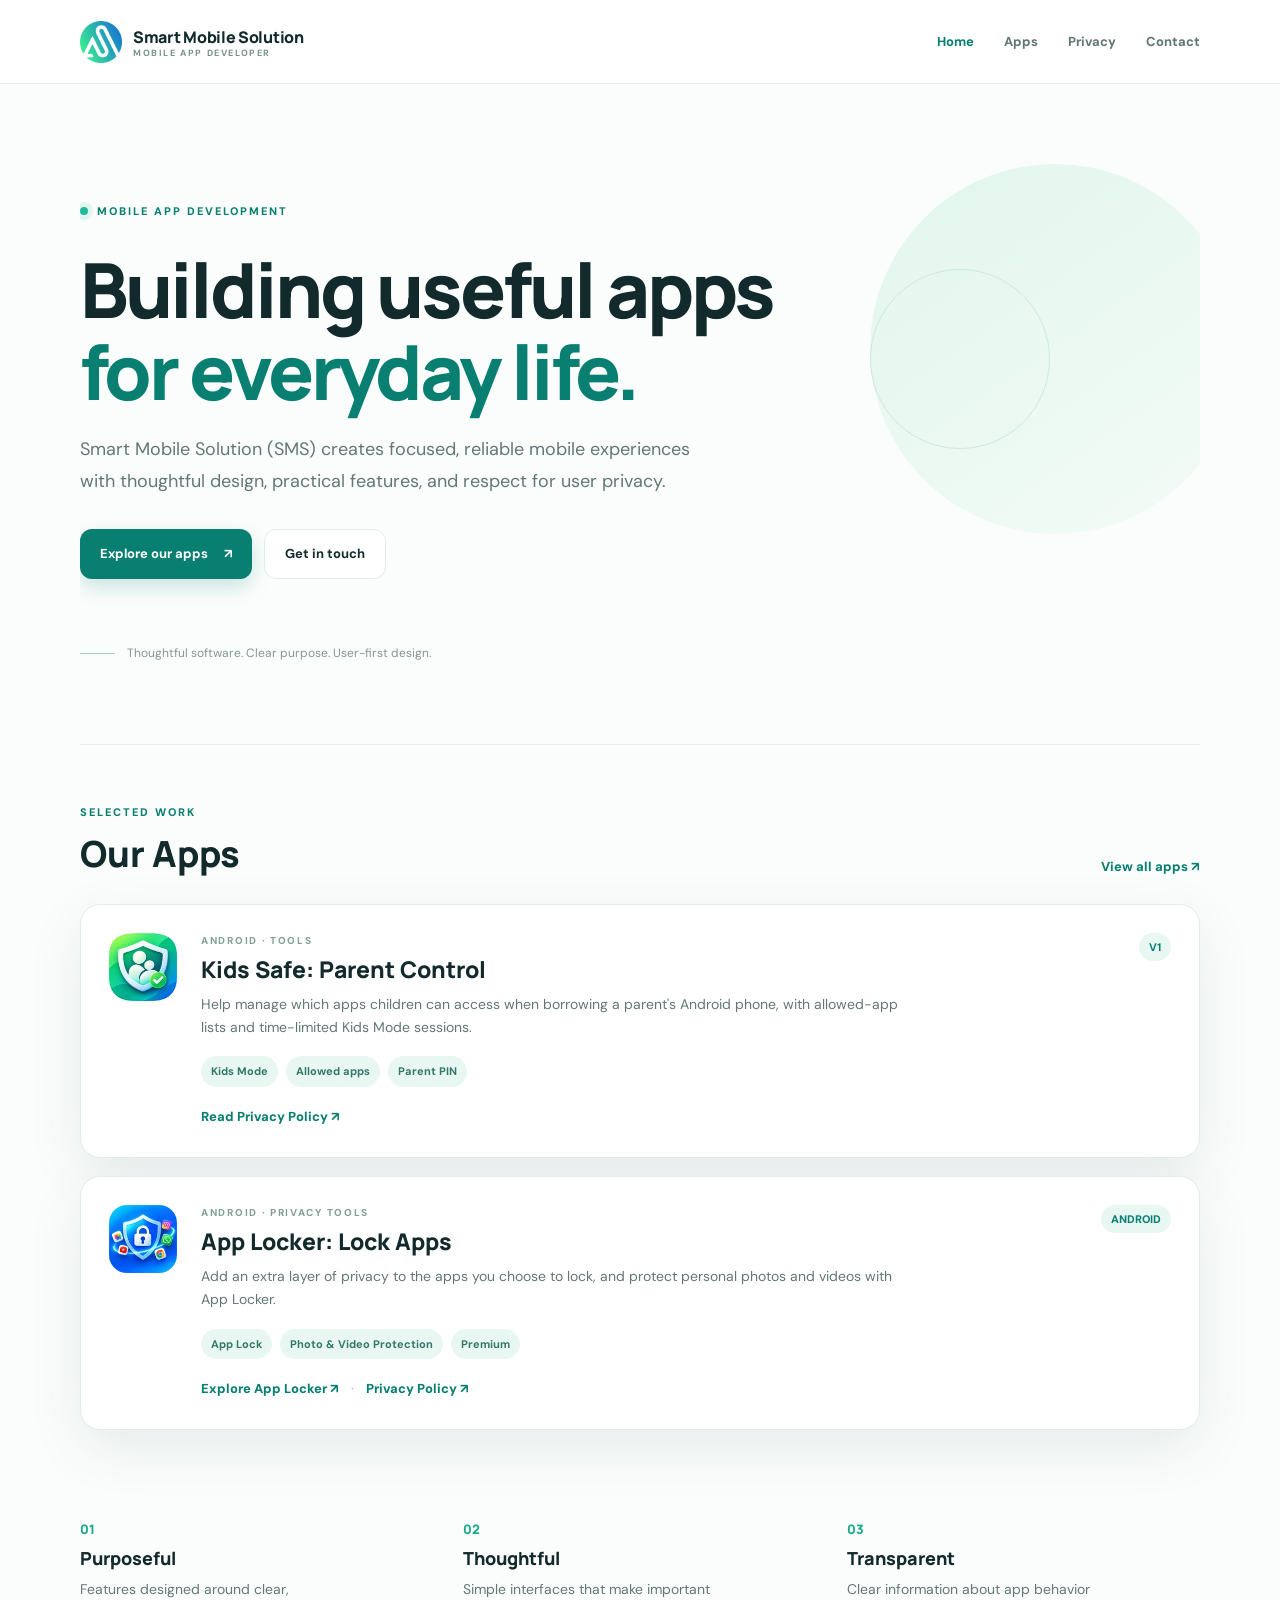
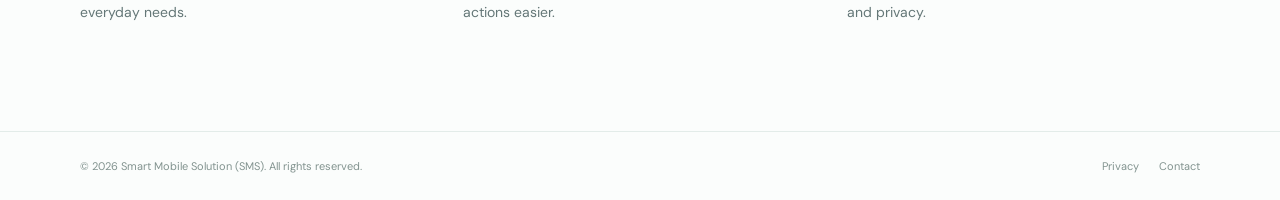
==== index.html @ 4a7aa3f9 "Add App Locker website pages and app directory links" ====
<!doctype html>
<html lang="en">
<head>
  <meta charset="utf-8">
  <meta name="viewport" content="width=device-width, initial-scale=1">
  <meta name="description" content="Smart Mobile Solution (SMS) builds thoughtful, useful mobile apps for everyday life.">
  <meta name="theme-color" content="#087f70">
  <title>Smart Mobile Solution (SMS) — Mobile App Developer</title><link rel="icon" type="image/png" href="assets/images/company-logo.png">
  <link rel="stylesheet" href="assets/css/styles.css">
</head>
<body>
<header class="site-header">
  <a class="brand" href="./"><img class="brand-logo" src="assets/images/company-logo.png" alt="Smart Mobile Solution logo"><span>Smart Mobile Solution<span class="brand-sub">MOBILE APP DEVELOPER</span></span></a>
  <nav><a class="active" href="./">Home</a><a href="apps/">Apps</a><a href="privacy/">Privacy</a><a href="contact/">Contact</a></nav>
</header>
<main>
  <section class="hero container">
    <div class="eyebrow"><span class="dot"></span> MOBILE APP DEVELOPMENT</div>
    <h1>Building useful apps<br><span>for everyday life.</span></h1>
    <p class="lead">Smart Mobile Solution (SMS) creates focused, reliable mobile experiences with thoughtful design, practical features, and respect for user privacy.</p>
    <div class="actions"><a class="button primary" href="apps/">Explore our apps <span>↗</span></a><a class="button secondary" href="contact/">Get in touch</a></div>
    <div class="hero-note"><span class="line"></span> Thoughtful software. Clear purpose. User-first design.</div>
    <div class="orb orb-one"></div><div class="orb orb-two"></div>
  </section>
  <section class="container section">
    <div class="section-heading"><div><div class="eyebrow">SELECTED WORK</div><h2>Our Apps</h2></div><a class="text-link" href="apps/">View all apps ↗</a></div>
    <article class="app-card">
      <img class="app-icon" src="assets/images/kids-safe-icon.svg" alt="Kids Safe: Parent Control app icon">
      <div class="app-info"><div class="app-kicker">ANDROID · TOOLS</div><h3>Kids Safe: Parent Control</h3>
        <p>Help manage which apps children can access when borrowing a parent's Android phone, with allowed-app lists and time-limited Kids Mode sessions.</p>
        <div class="tag-row"><span>Kids Mode</span><span>Allowed apps</span><span>Parent PIN</span></div>
        <a class="text-link" href="privacy/kids-safe/">Read Privacy Policy ↗</a>
      </div>
      <div class="app-status">V1</div>
    </article>
    <article class="app-card app-card-secondary">
      <img class="app-icon" src="assets/images/app-locker-icon.webp" alt="App Locker: Lock Apps app icon">
      <div class="app-info">
        <div class="app-kicker">ANDROID · PRIVACY TOOLS</div>
        <h3>App Locker: Lock Apps</h3>
        <p>Add an extra layer of privacy to the apps you choose to lock, and protect personal photos and videos with App Locker.</p>
        <div class="tag-row"><span>App Lock</span><span>Photo &amp; Video Protection</span><span>Premium</span></div>
        <a class="text-link" href="apps/app-locker/">Explore App Locker ↗</a>
        <span class="app-link-divider">·</span>
        <a class="text-link" href="privacy/app-locker/">Privacy Policy ↗</a>
      </div>
      <div class="app-status">ANDROID</div>
    </article>
  </section>
  <section class="container values">
    <div><div class="value-number">01</div><h3>Purposeful</h3><p>Features designed around clear, everyday needs.</p></div>
    <div><div class="value-number">02</div><h3>Thoughtful</h3><p>Simple interfaces that make important actions easier.</p></div>
    <div><div class="value-number">03</div><h3>Transparent</h3><p>Clear information about app behavior and privacy.</p></div>
  </section>
</main>
<footer class="site-footer"><div>© <span data-year></span> Smart Mobile Solution (SMS). All rights reserved.</div><div><a href="privacy/">Privacy</a><a href="contact/">Contact</a></div></footer>
<script src="assets/js/site.js"></script>
</body></html>
---- assets/css/styles.css ----
@import url('https://fonts.googleapis.com/css2?family=DM+Sans:wght@400;500;600;700&family=Manrope:wght@400;500;600;700;800&display=swap');
:root{--ink:#122a2b;--muted:#647777;--green:#087f70;--teal:#12a995;--mint:#e9f7f2;--line:#e3ece9;--paper:#fbfdfc;--white:#fff;--shadow:0 18px 55px rgba(13,70,62,.09)}
*{box-sizing:border-box}html{scroll-behavior:smooth}body{margin:0;background:var(--paper);color:var(--ink);font-family:'DM Sans',sans-serif;line-height:1.65}a{color:inherit;text-decoration:none}.container{width:min(1120px,calc(100% - 48px));margin:auto}.site-header{height:84px;padding:0 max(24px,calc((100vw - 1120px)/2));display:flex;align-items:center;justify-content:space-between;border-bottom:1px solid var(--line);background:rgba(255,255,255,.88);backdrop-filter:blur(12px);position:sticky;top:0;z-index:10}.brand{display:flex;gap:11px;align-items:center;font-family:Manrope,sans-serif;font-weight:800;letter-spacing:-.3px}.brand-logo{width:42px;height:42px;flex:none;object-fit:contain;display:block}.brand-sub{display:block;font:700 9px 'DM Sans',sans-serif;letter-spacing:1.6px;color:#77918b;margin-top:-3px}.site-header nav{display:flex;gap:30px;font-size:13px;font-weight:700;color:#617572}.site-header nav a:hover,.site-header nav a.active{color:var(--green)}.hero{min-height:580px;padding-top:118px;padding-bottom:80px;position:relative;overflow:hidden}.eyebrow{font-size:11px;letter-spacing:2px;font-weight:800;color:var(--green);display:flex;align-items:center;gap:9px}.dot{width:8px;height:8px;background:#20b99e;border-radius:50%;box-shadow:0 0 0 5px #e2f6ef}.hero h1,.page-title{font:800 clamp(44px,6vw,76px)/1.08 Manrope,sans-serif;letter-spacing:-3px;margin:28px 0 22px}.hero h1 span{color:var(--green)}.lead{font-size:18px;line-height:1.75;color:var(--muted);max-width:610px}.actions{display:flex;gap:12px;margin-top:32px}.button{padding:13px 20px;border-radius:12px;font-weight:700;font-size:13px;display:inline-flex;align-items:center;gap:16px}.primary{background:var(--green);color:white;box-shadow:0 8px 20px rgba(8,127,112,.2)}.primary:hover{background:#066d61}.secondary{border:1px solid var(--line);background:white}.hero-note{margin-top:65px;color:#849692;font-size:12px;display:flex;align-items:center;gap:12px}.line{width:35px;height:1px;background:#9bcfc0}.orb{position:absolute;border-radius:50%;pointer-events:none}.orb-one{width:370px;height:370px;background:linear-gradient(145deg,#e1f6ed,#f4fbf7);right:-40px;top:80px;z-index:-1}.orb-two{width:180px;height:180px;border:1px solid #cce9df;right:150px;top:185px}.section{padding:58px 0 70px;border-top:1px solid var(--line)}.section-heading{display:flex;justify-content:space-between;align-items:end;margin-bottom:26px}.section-heading h2{font:800 36px Manrope;margin:8px 0 0}.text-link{color:var(--green);font-size:13px;font-weight:800}.app-card{background:white;border:1px solid var(--line);border-radius:20px;padding:28px;display:flex;gap:24px;align-items:flex-start;box-shadow:var(--shadow);position:relative}.app-icon{width:68px;height:68px;flex:none;border-radius:19px;background:linear-gradient(145deg,#078b75,#36c68f);display:grid;place-items:center;color:white;font:800 30px Manrope;position:relative}.app-icon{object-fit:cover;display:block;border-radius:18px;background:transparent}.app-info{max-width:720px}.app-kicker{font-size:10px;letter-spacing:1.7px;font-weight:800;color:#83a099}.app-info h3,.app-info h2{font:800 23px Manrope;margin:4px 0 8px}.app-info p,.values p{color:var(--muted);font-size:14px;margin:0 0 17px}.tag-row{display:flex;gap:8px;flex-wrap:wrap;margin:16px 0}.tag-row span{font-size:11px;font-weight:700;color:#31786b;background:var(--mint);border-radius:20px;padding:6px 10px}.app-status{margin-left:auto;background:#e8f7f1;color:var(--green);font-size:11px;font-weight:800;padding:5px 10px;border-radius:20px}.values{display:grid;grid-template-columns:repeat(3,1fr);gap:30px;padding:20px 0 90px}.value-number{color:#19a88f;font:800 13px Manrope}.values h3{font:800 18px Manrope;margin:8px 0}.values p{max-width:260px}.site-footer{border-top:1px solid var(--line);padding:25px max(24px,calc((100vw - 1120px)/2));display:flex;justify-content:space-between;color:#82938f;font-size:11px}.site-footer div:last-child{display:flex;gap:20px}.page-main{padding-top:90px;padding-bottom:110px;min-height:70vh}.page-title{font-size:clamp(42px,5vw,62px);margin:18px 0}.narrow{max-width:660px}.standalone{margin-top:48px}.notice{background:#eff8f4;border:1px solid #d8eee5;border-radius:14px;padding:18px 20px;margin-top:32px;color:#42655e;font-size:13px}.notice p{margin:5px 0 0}.notice.warning{background:#fff9e9;border-color:#f2e5bd;color:#6c5b2d}.policy{max-width:850px;padding-top:70px;padding-bottom:90px}.policy .page-title{font-size:54px}.policy-meta{font-size:12px;color:#8a9b96}.language-switch{display:flex;gap:8px;margin:25px 0 30px}.language-switch a,.language-switch span{padding:8px 14px;border:1px solid var(--line);border-radius:30px;font-size:12px;font-weight:700}.language-switch .selected{background:var(--green);color:white;border-color:var(--green)}.policy>p,.policy li{font-size:14px;color:#526763;line-height:1.85}.policy h2{font:800 20px Manrope;margin:34px 0 8px;color:var(--ink)}.policy ul{padding-left:22px}.policy li{padding:4px 0}.policy a{color:var(--green);text-decoration:underline;text-underline-offset:3px}.policy-end{border-top:1px solid var(--line);margin-top:45px;padding-top:20px;color:#8a9b96;font-size:11px}.contact-card{margin-top:42px;padding:30px;border-radius:18px;background:white;border:1px solid var(--line);max-width:560px;box-shadow:var(--shadow)}.contact-card h2{font:800 24px Manrope}.contact-card p{color:var(--muted);font-size:13px;margin-bottom:24px}
@media(max-width:700px){.site-header{height:auto;min-height:76px;padding:14px 20px;align-items:flex-start;gap:14px;flex-direction:column}.site-header nav{width:100%;gap:20px;overflow-x:auto;padding-bottom:3px}.container{width:calc(100% - 40px)}.hero{padding-top:78px;min-height:540px}.hero h1{letter-spacing:-2px}.lead{font-size:16px}.orb-one{width:230px;height:230px;right:-100px;top:170px}.orb-two{right:5px;top:220px}.section-heading{align-items:flex-start;gap:20px}.app-card{padding:20px;gap:15px}.app-icon{width:52px;height:52px;border-radius:15px}.app-info h3,.app-info h2{font-size:19px}.app-status{position:absolute;right:16px;top:16px}.values{grid-template-columns:1fr;gap:12px;padding-bottom:55px}.values>div{border-bottom:1px solid var(--line);padding:14px 0}.site-footer{padding:22px 20px;gap:15px;flex-direction:column}.page-main{padding-top:65px}.policy{padding-top:50px}.policy .page-title{font-size:42px}.actions{flex-wrap:wrap}}


/* App Locker and multi-app directory */
.app-card + .app-card{margin-top:18px}
.app-card-secondary{margin-top:18px}
.app-link-divider{display:inline-block;color:#9aaba6;margin:0 8px;font-size:13px}
.privacy-list{display:grid;gap:18px;margin-top:44px}
.privacy-list .app-card{margin:0}
.product-hero{display:grid;grid-template-columns:minmax(0,1.15fr) minmax(280px,.85fr);align-items:center;gap:56px;padding-top:88px;padding-bottom:82px}
.product-title{font:800 clamp(46px,6vw,72px)/1.04 Manrope,sans-serif;letter-spacing:-3px;margin:25px 0 20px}
.product-title span,.premium-copy h2 span{color:var(--green)}
.product-hero-copy .lead{max-width:580px}
.product-tags{margin-top:28px}
.product-hero-art{aspect-ratio:1/1;width:100%;max-width:420px;justify-self:end;border:1px solid #dcece5;border-radius:34px;background:linear-gradient(145deg,#e9f7f2,#fff 55%,#e8f4ff);display:grid;place-items:center;position:relative;overflow:hidden;box-shadow:var(--shadow)}
.product-hero-art:before,.product-hero-art:after{content:"";position:absolute;border:1px solid rgba(18,169,149,.18);border-radius:50%;width:78%;aspect-ratio:1}
.product-hero-art:after{width:58%}
.product-hero-art img{width:66%;height:auto;aspect-ratio:1;object-fit:cover;border-radius:24%;position:relative;z-index:1;box-shadow:0 24px 55px rgba(4,73,190,.22)}
.product-glow{position:absolute;width:70%;aspect-ratio:1;background:radial-gradient(circle,rgba(18,169,149,.2),transparent 68%);z-index:0}
.product-section{padding:30px 0 78px;border-top:1px solid var(--line)}
.product-section .section-heading{margin-bottom:30px}
.product-section .section-heading h2{max-width:580px}
.feature-grid{display:grid;grid-template-columns:repeat(3,minmax(0,1fr));gap:18px}
.feature-card{background:#fff;border:1px solid var(--line);border-radius:18px;padding:26px;box-shadow:0 10px 32px rgba(13,70,62,.045)}
.feature-number{font:800 12px Manrope,sans-serif;color:#12a995;letter-spacing:1px}
.feature-card h3{font:800 19px/1.35 Manrope,sans-serif;margin:18px 0 10px}
.feature-card p{color:var(--muted);font-size:14px;margin:0}
.product-premium{display:grid;grid-template-columns:1fr 1fr;gap:40px;align-items:center;padding:40px;border-radius:24px;background:linear-gradient(125deg,#eaf8f2,#f6fbf9);border:1px solid #dcece5;margin-bottom:78px}
.premium-copy h2{font:800 clamp(32px,4vw,46px)/1.12 Manrope,sans-serif;letter-spacing:-1.5px;margin:14px 0}
.premium-copy p{color:var(--muted);font-size:14px;margin:0;max-width:400px}
.premium-benefits{display:grid;gap:12px}
.premium-benefits>div{display:flex;align-items:center;gap:12px;background:rgba(255,255,255,.82);border:1px solid rgba(220,236,229,.9);border-radius:13px;padding:15px 17px;font-size:14px;font-weight:700}
.benefit-check{display:grid;place-items:center;width:23px;height:23px;border-radius:50%;background:#dff4eb;color:#087f70;font-weight:800;flex:none}
.product-footer-cta{display:flex;justify-content:space-between;align-items:center;gap:30px;padding-bottom:88px}
.product-footer-cta h2{font:800 28px Manrope,sans-serif;margin:8px 0}
.product-footer-cta p{color:var(--muted);font-size:14px;max-width:560px;margin:0}
.product-footer-cta .actions{margin-top:0;flex-wrap:wrap;justify-content:flex-end}
@media(max-width:760px){
  .product-hero{grid-template-columns:1fr;gap:34px;padding-top:62px;padding-bottom:55px}
  .product-hero-art{max-width:320px;justify-self:center;grid-row:1}
  .product-hero-copy{grid-row:2}
  .product-title{letter-spacing:-2px}
  .feature-grid{grid-template-columns:1fr}
  .feature-card{padding:22px}
  .product-premium{grid-template-columns:1fr;padding:25px;margin-bottom:58px;gap:24px}
  .product-footer-cta{align-items:flex-start;flex-direction:column;padding-bottom:62px}
  .product-footer-cta .actions{justify-content:flex-start}
}
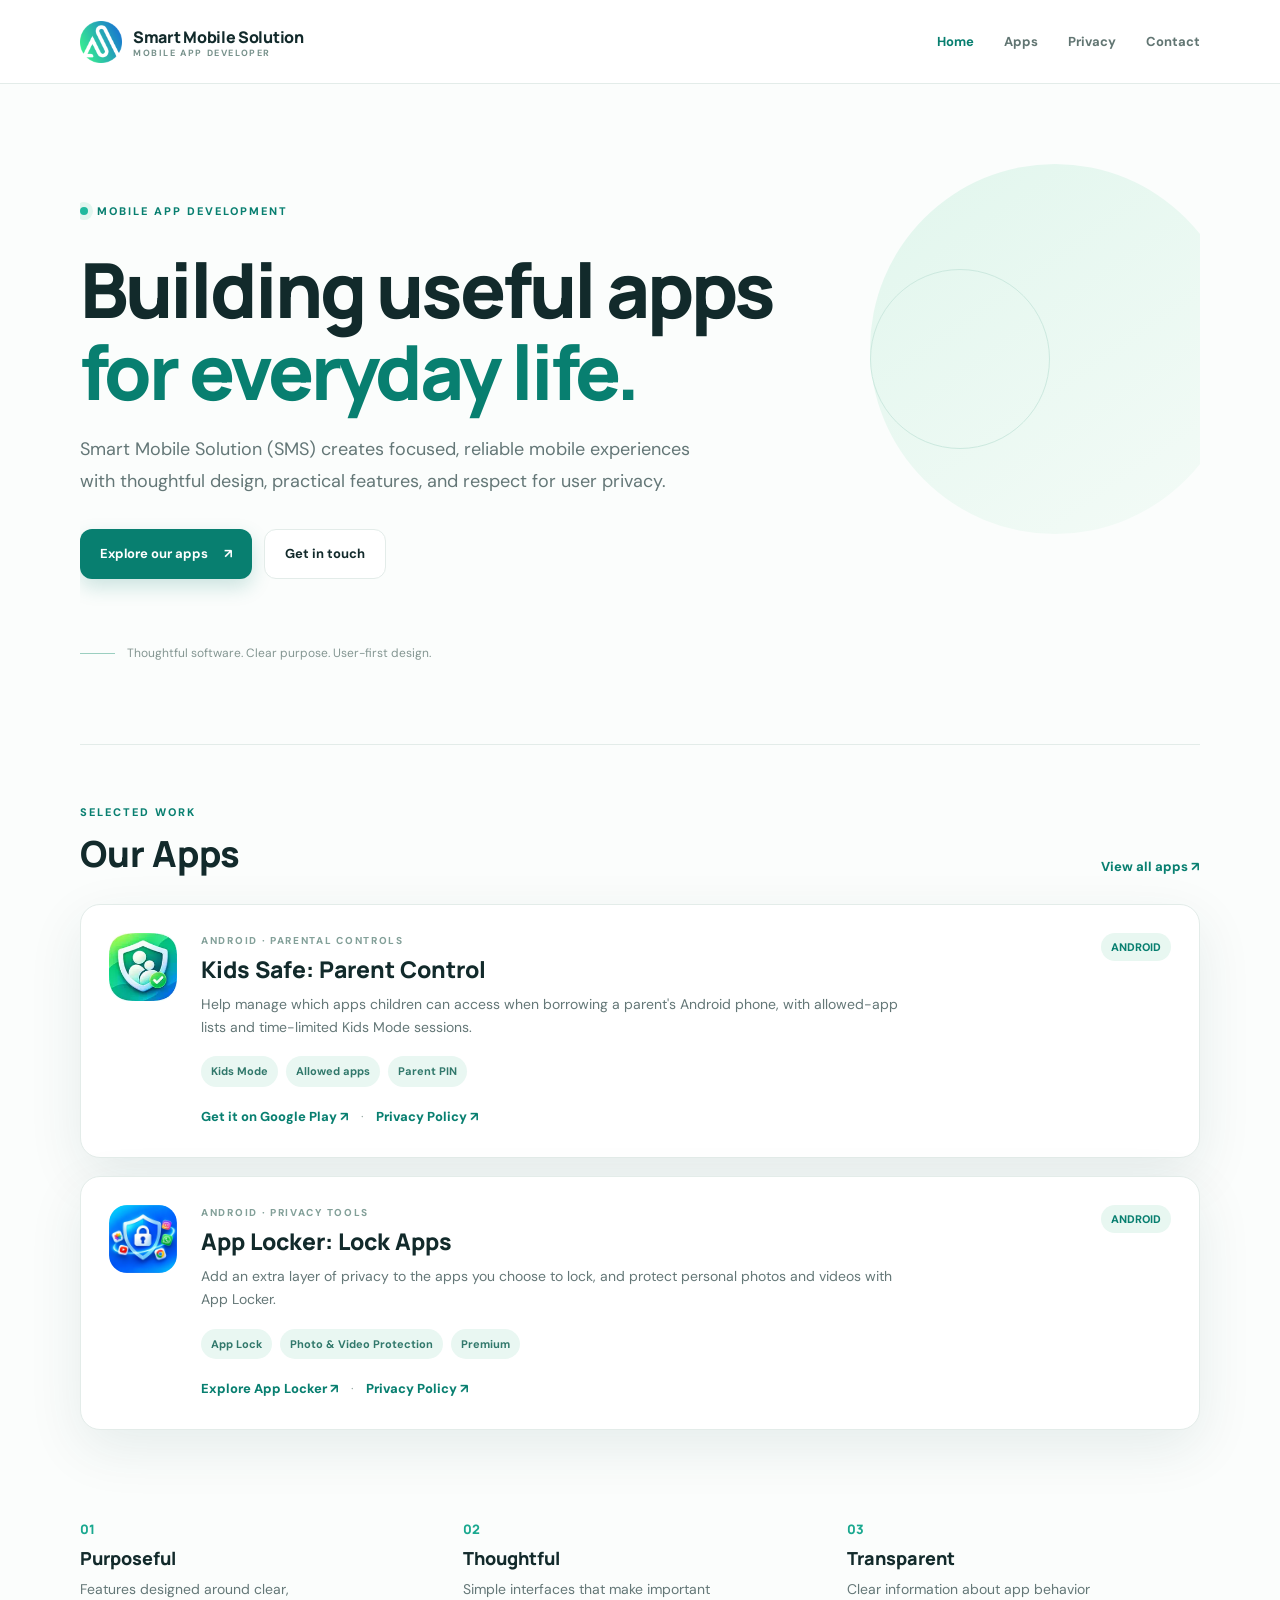
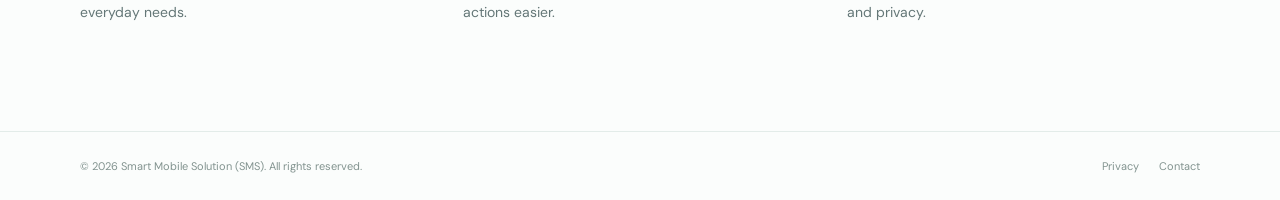
==== commit 041a961d: "Align Kids Safe home card with App Locker" ====
--- a/index.html
+++ b/index.html
@@ -26,12 +26,16 @@
     <div class="section-heading"><div><div class="eyebrow">SELECTED WORK</div><h2>Our Apps</h2></div><a class="text-link" href="apps/">View all apps ↗</a></div>
     <article class="app-card">
       <img class="app-icon" src="assets/images/kids-safe-icon.svg" alt="Kids Safe: Parent Control app icon">
-      <div class="app-info"><div class="app-kicker">ANDROID · TOOLS</div><h3>Kids Safe: Parent Control</h3>
+      <div class="app-info">
+        <div class="app-kicker">ANDROID · PARENTAL CONTROLS</div>
+        <h3>Kids Safe: Parent Control</h3>
         <p>Help manage which apps children can access when borrowing a parent's Android phone, with allowed-app lists and time-limited Kids Mode sessions.</p>
         <div class="tag-row"><span>Kids Mode</span><span>Allowed apps</span><span>Parent PIN</span></div>
-        <a class="text-link" href="privacy/kids-safe/">Read Privacy Policy ↗</a>
+        <a class="text-link" href="https://play.google.com/store/apps/details?id=org.app.kidsmode" target="_blank" rel="noopener noreferrer">Get it on Google Play ↗</a>
+        <span class="app-link-divider">·</span>
+        <a class="text-link" href="privacy/kids-safe/">Privacy Policy ↗</a>
       </div>
-      <div class="app-status">V1</div>
+      <div class="app-status">ANDROID</div>
     </article>
     <article class="app-card app-card-secondary">
       <img class="app-icon" src="assets/images/app-locker-icon.webp" alt="App Locker: Lock Apps app icon">
--- a/assets/css/styles.css
+++ b/assets/css/styles.css
@@ -15,11 +15,8 @@
 .product-title span,.premium-copy h2 span{color:var(--green)}
 .product-hero-copy .lead{max-width:580px}
 .product-tags{margin-top:28px}
-.product-hero-art{aspect-ratio:1/1;width:100%;max-width:420px;justify-self:end;border:1px solid #dcece5;border-radius:34px;background:linear-gradient(145deg,#e9f7f2,#fff 55%,#e8f4ff);display:grid;place-items:center;position:relative;overflow:hidden;box-shadow:var(--shadow)}
-.product-hero-art:before,.product-hero-art:after{content:"";position:absolute;border:1px solid rgba(18,169,149,.18);border-radius:50%;width:78%;aspect-ratio:1}
-.product-hero-art:after{width:58%}
-.product-hero-art img{width:66%;height:auto;aspect-ratio:1;object-fit:cover;border-radius:24%;position:relative;z-index:1;box-shadow:0 24px 55px rgba(4,73,190,.22)}
-.product-glow{position:absolute;width:70%;aspect-ratio:1;background:radial-gradient(circle,rgba(18,169,149,.2),transparent 68%);z-index:0}
+.product-hero-art{width:100%;max-width:420px;justify-self:end;display:grid;place-items:center;position:relative;background:none;border:0;border-radius:0;box-shadow:none;overflow:visible}
+.product-hero-art img{display:block;width:min(100%,340px);height:auto;aspect-ratio:1;object-fit:contain;border:0;border-radius:0;box-shadow:none;filter:drop-shadow(0 18px 24px rgba(4,73,190,.16))}
 .product-section{padding:30px 0 78px;border-top:1px solid var(--line)}
 .product-section .section-heading{margin-bottom:30px}
 .product-section .section-heading h2{max-width:580px}
@@ -49,3 +46,22 @@
   .product-footer-cta{align-items:flex-start;flex-direction:column;padding-bottom:62px}
   .product-footer-cta .actions{justify-content:flex-start}
 }
+
+
+
+/* App Locker screenshot gallery */
+.product-gallery-section{padding:32px 0 76px;border-top:1px solid var(--line)}
+.product-gallery-section .section-heading{margin-bottom:26px}
+.screenshot-gallery{display:grid;grid-template-columns:repeat(5,minmax(0,1fr));gap:14px;align-items:start}
+.screenshot-card{min-width:0;margin:0;padding:8px;background:#fff;border:1px solid var(--line);border-radius:17px;box-shadow:0 10px 30px rgba(13,70,62,.055);overflow:hidden}
+.screenshot-card img{display:block;width:100%;height:auto;aspect-ratio:928/1645;object-fit:cover;border-radius:10px;background:#edf4f3}
+.screenshot-card figcaption{padding:11px 4px 4px;color:var(--ink);font:700 12px/1.45 Manrope,sans-serif;text-align:center}
+@media(max-width:980px){.screenshot-gallery{grid-template-columns:repeat(3,minmax(0,1fr))}}
+@media(max-width:700px){
+  .product-gallery-section{padding:25px 0 58px}
+  .screenshot-gallery{grid-template-columns:repeat(2,minmax(0,1fr));gap:12px}
+  .screenshot-card{padding:7px;border-radius:14px}
+  .screenshot-card img{border-radius:9px}
+  .screenshot-card figcaption{font-size:11px;padding:9px 3px 4px}
+  .screenshot-card:last-child{grid-column:1/-1;width:calc(50% - 6px);justify-self:center}
+}
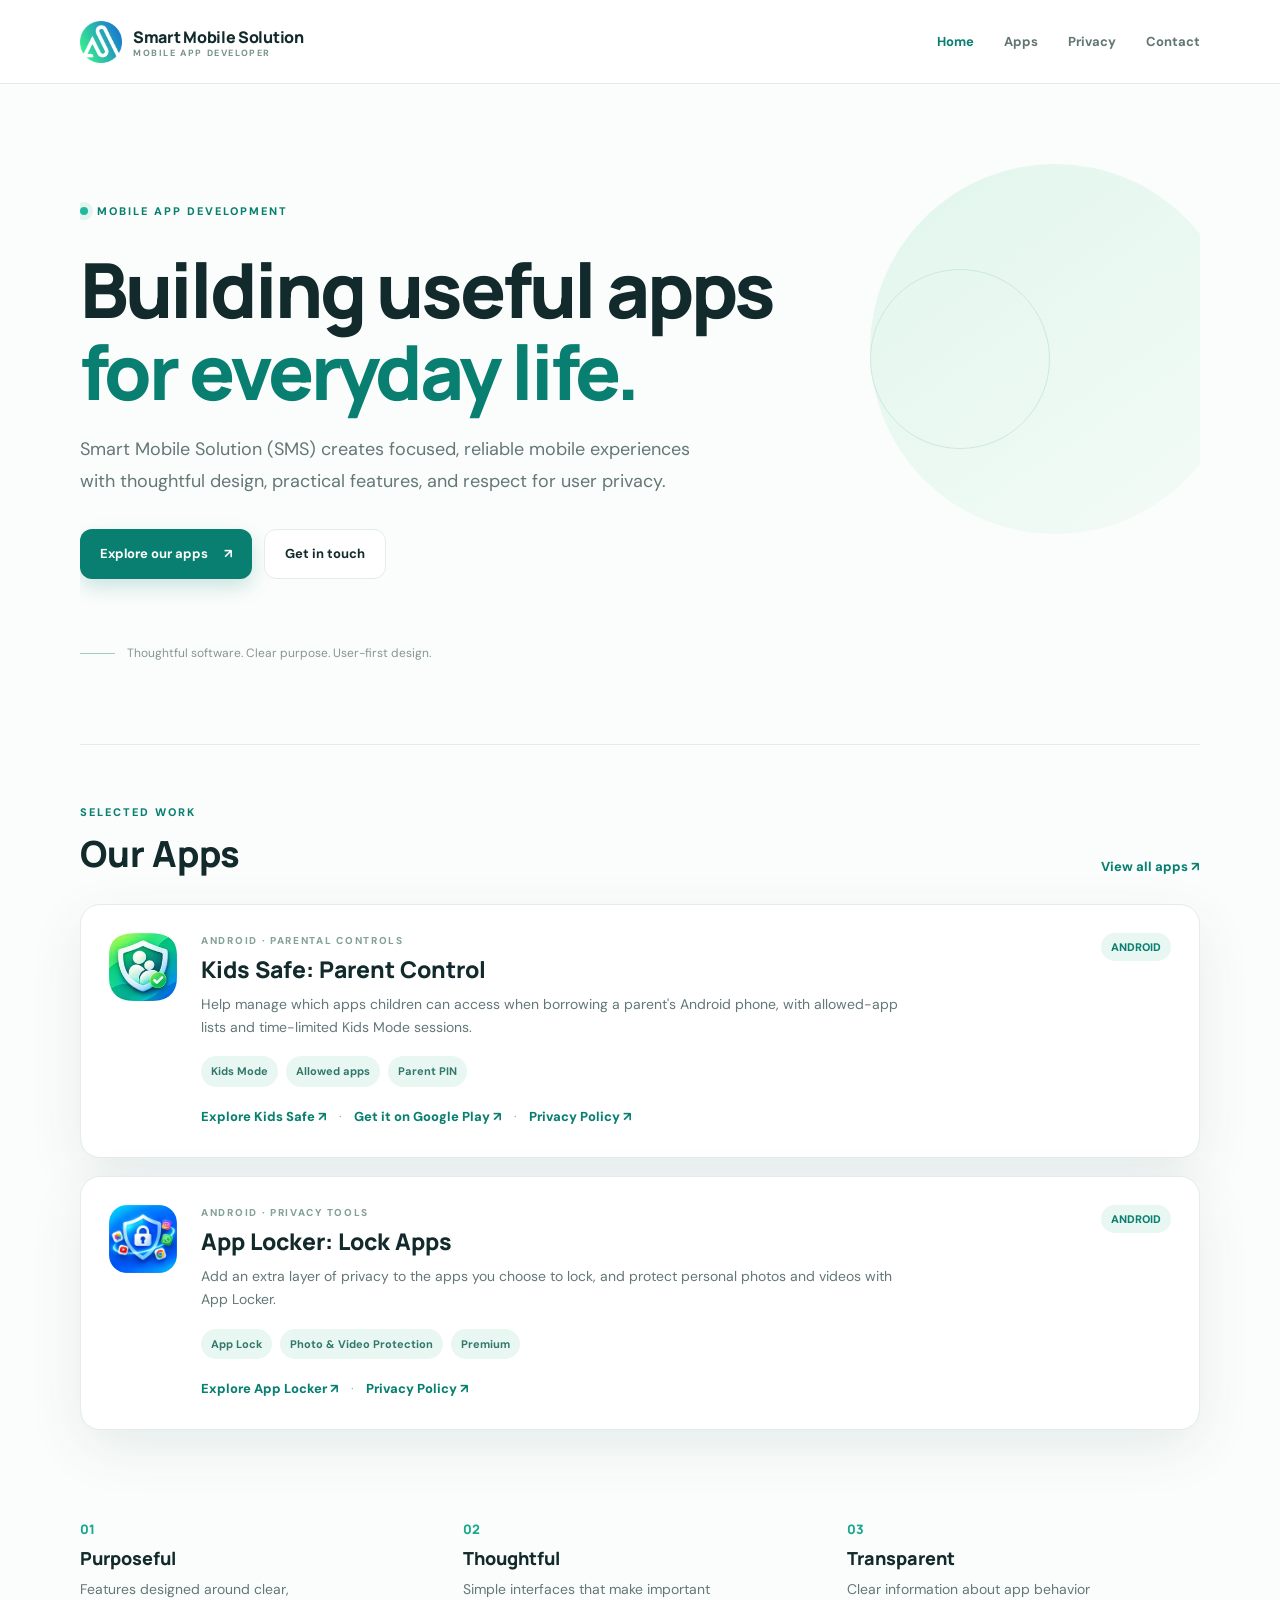
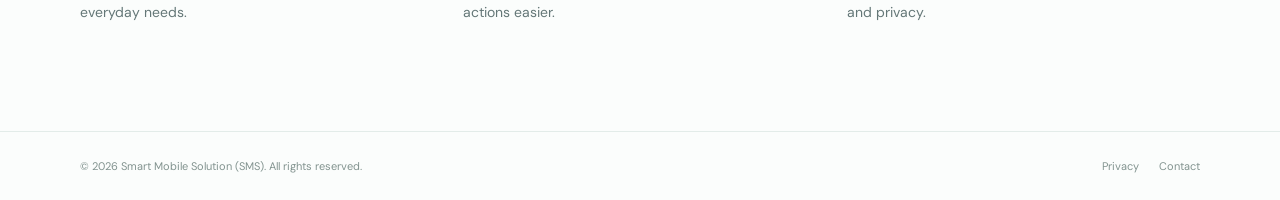
==== commit 8790c70d: "Link Kids Safe home card to detail page" ====
--- a/index.html
+++ b/index.html
@@ -31,6 +31,8 @@
         <h3>Kids Safe: Parent Control</h3>
         <p>Help manage which apps children can access when borrowing a parent's Android phone, with allowed-app lists and time-limited Kids Mode sessions.</p>
         <div class="tag-row"><span>Kids Mode</span><span>Allowed apps</span><span>Parent PIN</span></div>
+        <a class="text-link" href="apps/kids-safe/">Explore Kids Safe ↗</a>
+        <span class="app-link-divider">·</span>
         <a class="text-link" href="https://play.google.com/store/apps/details?id=org.app.kidsmode" target="_blank" rel="noopener noreferrer">Get it on Google Play ↗</a>
         <span class="app-link-divider">·</span>
         <a class="text-link" href="privacy/kids-safe/">Privacy Policy ↗</a>
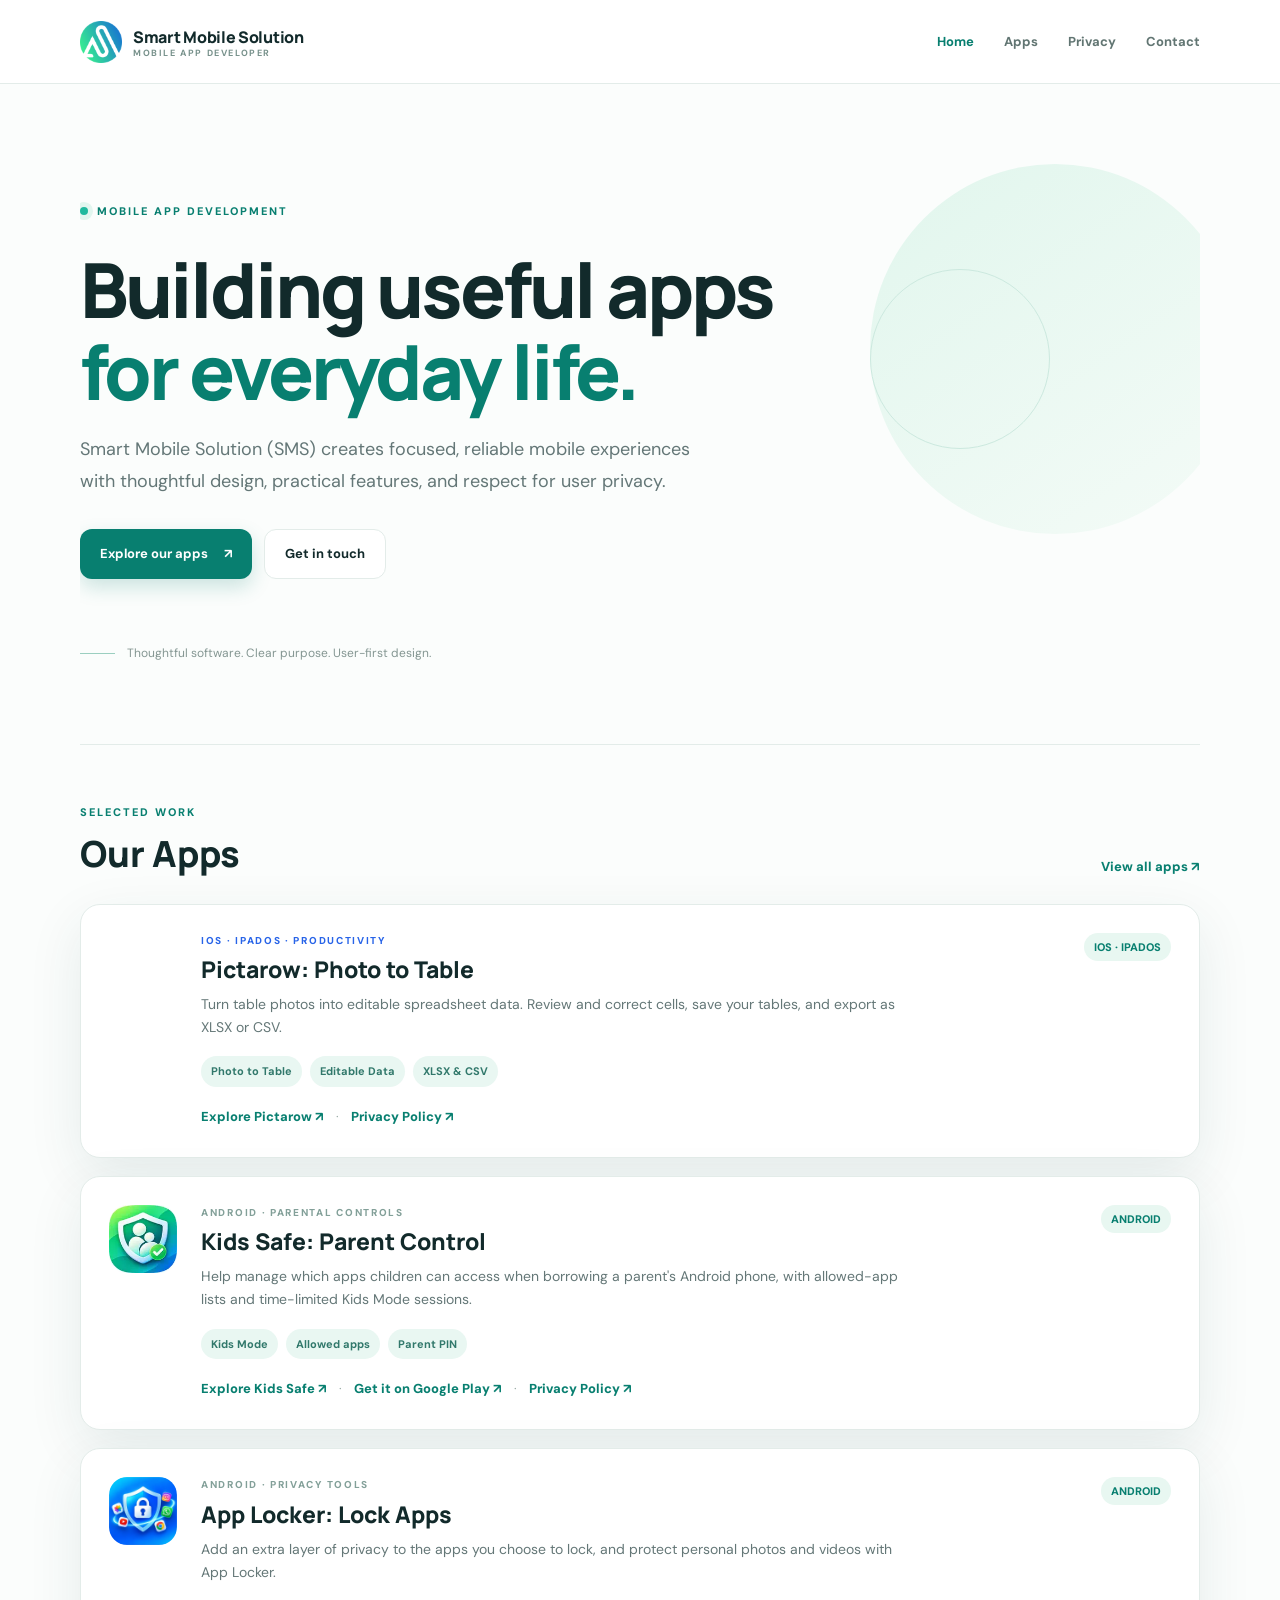
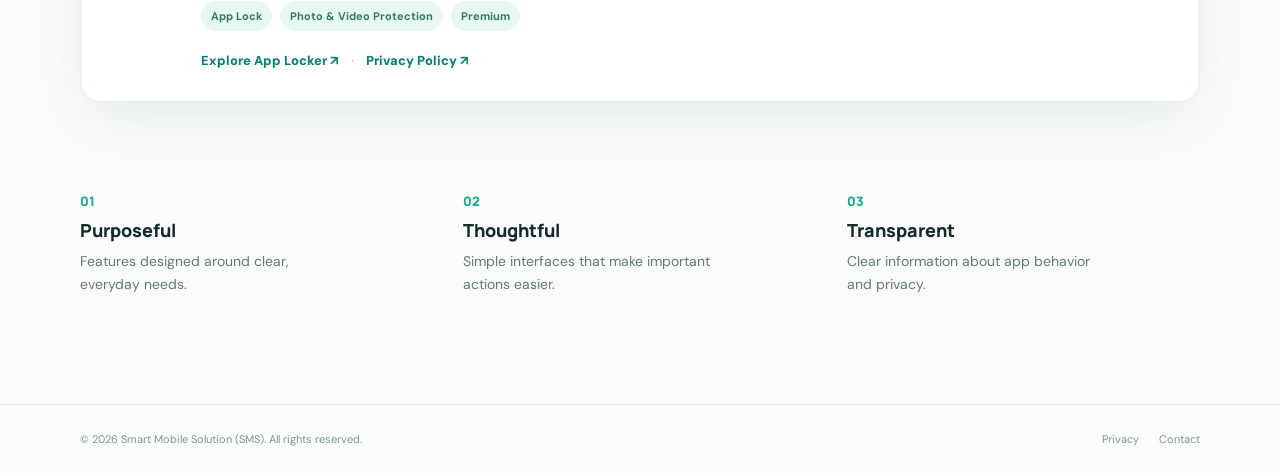
==== commit b0121035: "Add Pictarow app detail page" ====
--- a/index.html
+++ b/index.html
@@ -24,6 +24,19 @@
   </section>
   <section class="container section">
     <div class="section-heading"><div><div class="eyebrow">SELECTED WORK</div><h2>Our Apps</h2></div><a class="text-link" href="apps/">View all apps ↗</a></div>
+    <article class="app-card app-card-secondary pictarow-listing">
+      <img class="app-icon pictarow-listing-icon" src="assets/images/pictarow-icon.webp" alt="Pictarow app icon">
+      <div class="app-info">
+        <div class="app-kicker">IOS · IPADOS · PRODUCTIVITY</div>
+        <h3>Pictarow: Photo to Table</h3>
+        <p>Turn table photos into editable spreadsheet data. Review and correct cells, save your tables, and export as XLSX or CSV.</p>
+        <div class="tag-row"><span>Photo to Table</span><span>Editable Data</span><span>XLSX &amp; CSV</span></div>
+        <a class="text-link" href="apps/pictarow/">Explore Pictarow ↗</a>
+        <span class="app-link-divider">·</span>
+        <a class="text-link" href="privacy/pictarow/">Privacy Policy ↗</a>
+      </div>
+      <div class="app-status">IOS · IPADOS</div>
+    </article>
     <article class="app-card">
       <img class="app-icon" src="assets/images/kids-safe-icon.svg" alt="Kids Safe: Parent Control app icon">
       <div class="app-info">
--- a/assets/css/styles.css
+++ b/assets/css/styles.css
@@ -65,3 +65,41 @@
   .screenshot-card figcaption{font-size:11px;padding:9px 3px 4px}
   .screenshot-card:last-child{grid-column:1/-1;width:calc(50% - 6px);justify-self:center}
 }
+
+
+/* Pictarow detail page — Precision Workspace */
+.pictarow-page{--pictarow-blue:#2864e8;--pictarow-blue-dark:#1f50c2;--pictarow-tint:#eaf1ff;--pictarow-ink:#182230;--pictarow-muted:#647184;--pictarow-line:#dce3eb}
+.pictarow-page .product-title span{color:var(--pictarow-blue)}
+.pictarow-page .eyebrow .dot{background:var(--pictarow-blue)}
+.pictarow-page .button.primary{background:var(--pictarow-blue);border-color:var(--pictarow-blue)}
+.pictarow-page .button.primary:hover{background:var(--pictarow-blue-dark);border-color:var(--pictarow-blue-dark)}
+.pictarow-page .feature-number{color:var(--pictarow-blue)}
+.pictarow-hero{background:radial-gradient(circle at 85% 35%,rgba(40,100,232,.08),transparent 35%)}
+.pictarow-hero-art{gap:18px}
+.pictarow-hero-art img{width:min(100%,320px);filter:drop-shadow(0 16px 24px rgba(24,56,115,.12))}
+.pictarow-hero-note{display:flex;gap:7px;align-items:baseline;color:var(--pictarow-muted);font-size:13px}
+.pictarow-hero-note strong{color:var(--pictarow-ink)}
+.pictarow-steps{display:grid;grid-template-columns:repeat(4,minmax(0,1fr));gap:14px}
+.pictarow-step{display:flex;gap:15px;align-items:flex-start;padding:22px 18px;background:#fff;border:1px solid var(--pictarow-line);border-radius:16px}
+.pictarow-step>span{display:grid;place-items:center;flex:none;width:34px;height:34px;border-radius:10px;background:var(--pictarow-tint);color:var(--pictarow-blue);font:800 12px Manrope,sans-serif}
+.pictarow-step h3{font:800 16px/1.35 Manrope,sans-serif;margin:2px 0 8px;color:var(--pictarow-ink)}
+.pictarow-step p{font-size:13px;color:var(--pictarow-muted);margin:0}
+.pictarow-feature-grid .feature-card{border-color:var(--pictarow-line);box-shadow:0 10px 32px rgba(24,56,115,.035)}
+.pictarow-plan-grid{display:grid;grid-template-columns:repeat(2,minmax(0,1fr));gap:18px;align-items:stretch}
+.pictarow-plan-card{padding:30px;background:#fff;border:1px solid var(--pictarow-line);border-radius:20px;box-shadow:0 10px 32px rgba(24,56,115,.04)}
+.pictarow-plan-card.premium{background:linear-gradient(145deg,#f1f5ff,#fff 72%);border-color:#cbd9fb}
+.pictarow-plan-label{font:800 11px Manrope,sans-serif;letter-spacing:1.2px;color:var(--pictarow-blue)}
+.pictarow-plan-card h3{font:800 22px/1.3 Manrope,sans-serif;margin:13px 0;color:var(--pictarow-ink)}
+.pictarow-plan-limit{padding:13px 15px;margin:18px 0;background:var(--pictarow-tint);border-radius:12px;color:var(--pictarow-muted);font-size:13px}
+.pictarow-plan-limit strong{font-size:21px;color:var(--pictarow-blue);margin-right:4px}
+.pictarow-plan-card ul{padding-left:20px;margin:0;color:var(--pictarow-muted);font-size:13px}
+.pictarow-plan-card li{padding:6px 0}
+.pictarow-plan-note{margin:15px 0 0;color:var(--pictarow-muted);font-size:12px}
+.pictarow-privacy-panel{display:flex;align-items:center;justify-content:space-between;gap:30px;padding:30px;border:1px solid var(--pictarow-line);border-radius:20px;background:#f5f7fa}
+.pictarow-privacy-panel h2{font:800 25px/1.25 Manrope,sans-serif;margin:9px 0;color:var(--pictarow-ink)}
+.pictarow-privacy-panel p{max-width:650px;margin:0;color:var(--pictarow-muted);font-size:13px}
+.pictarow-privacy-panel .actions{flex-wrap:wrap;flex:none}
+.pictarow-listing .app-kicker{color:#2864e8}
+.pictarow-listing-icon{object-fit:cover}
+@media(max-width:900px){.pictarow-steps{grid-template-columns:repeat(2,minmax(0,1fr))}.pictarow-privacy-panel{align-items:flex-start;flex-direction:column}}
+@media(max-width:760px){.pictarow-hero{background:none}.pictarow-steps,.pictarow-plan-grid{grid-template-columns:1fr}.pictarow-step{padding:19px 16px}.pictarow-plan-card{padding:24px}.pictarow-privacy-panel{padding:23px}.pictarow-privacy-panel .actions{justify-content:flex-start}}
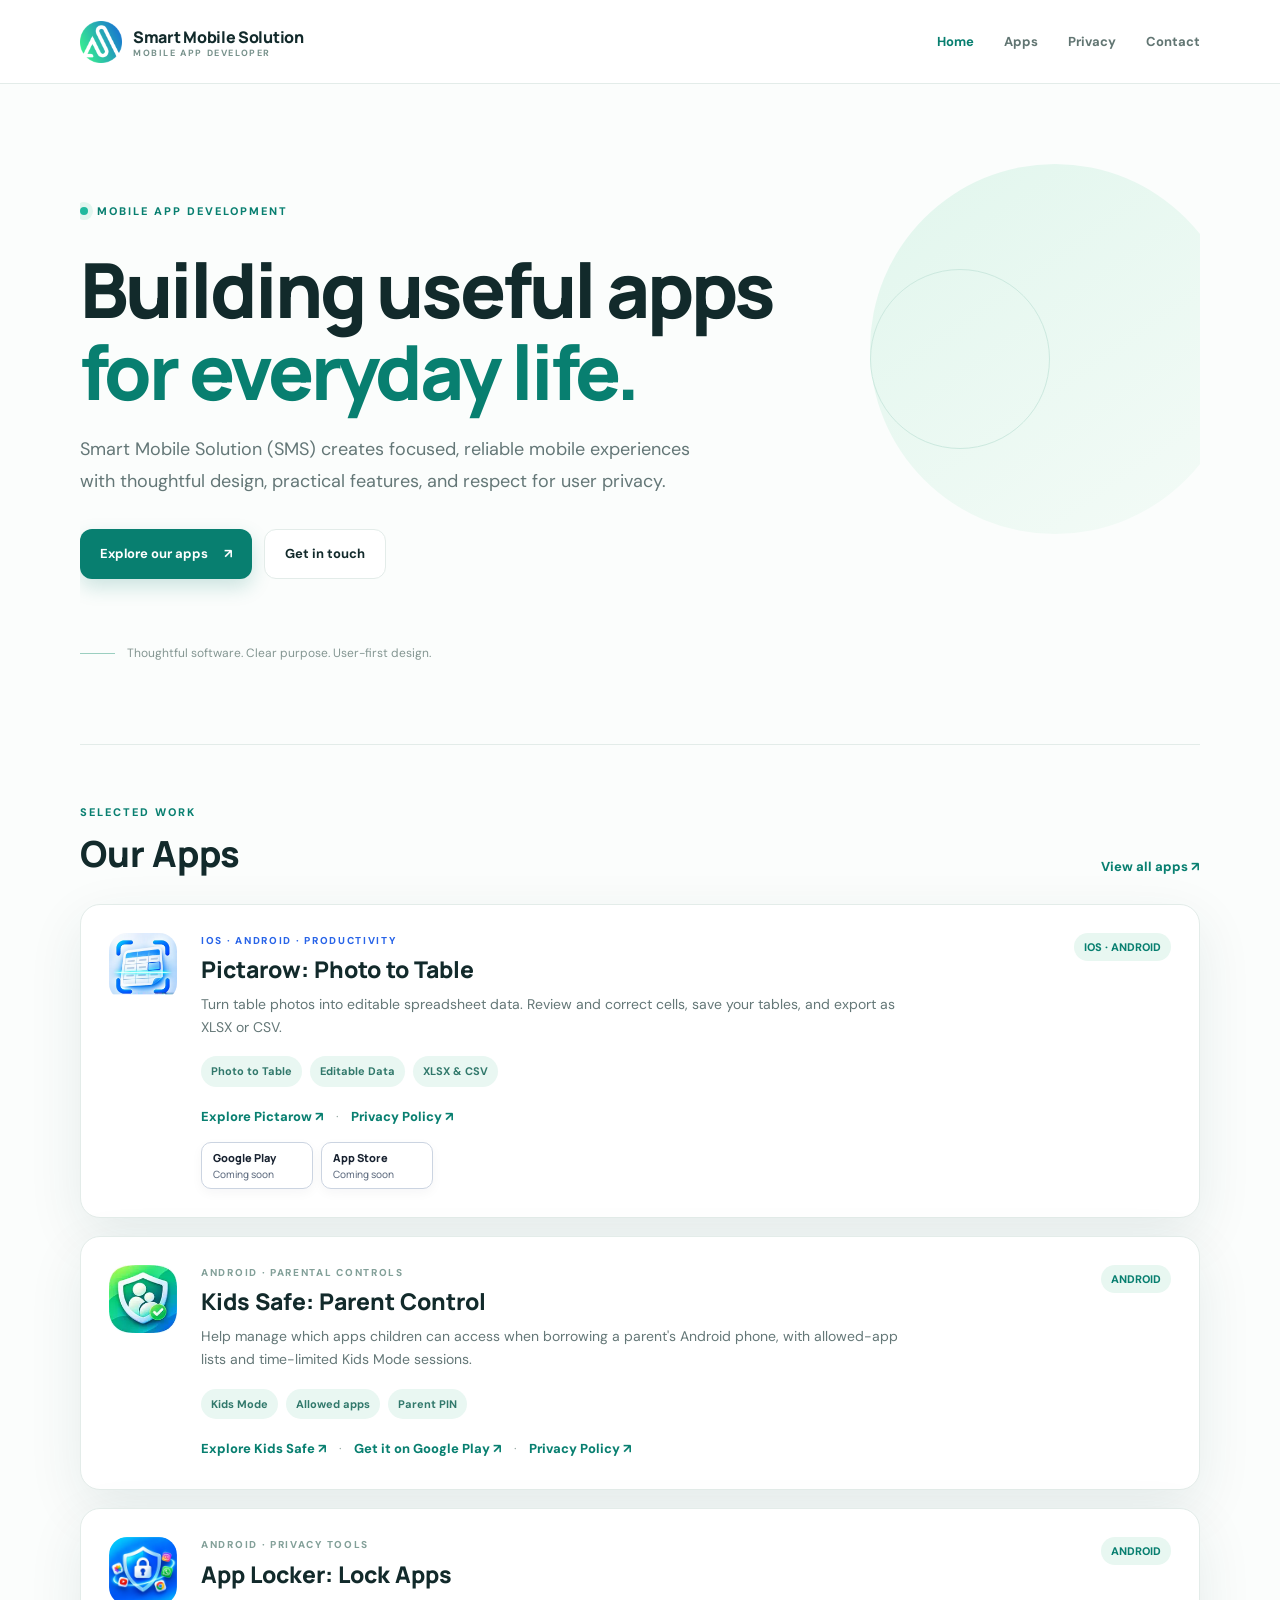
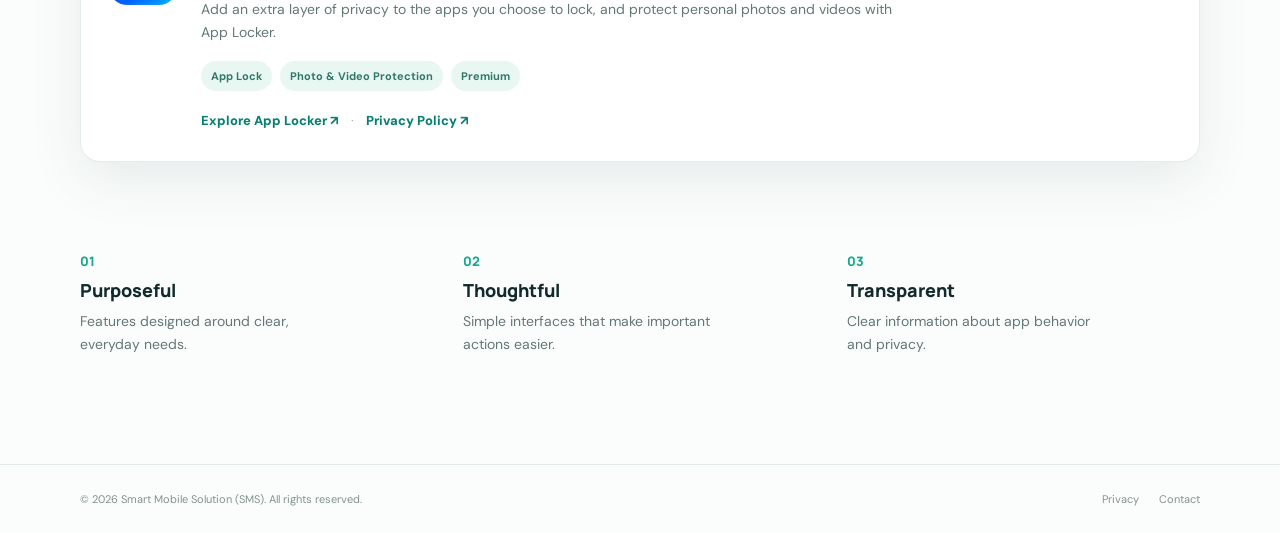
==== commit cc59beb6: "Prepare Pictarow store CTAs and platform pricing copy" ====
--- a/index.html
+++ b/index.html
@@ -27,15 +27,19 @@
     <article class="app-card app-card-secondary pictarow-listing">
       <img class="app-icon pictarow-listing-icon" src="assets/images/pictarow-icon.webp" alt="Pictarow app icon">
       <div class="app-info">
-        <div class="app-kicker">IOS · IPADOS · PRODUCTIVITY</div>
+        <div class="app-kicker">IOS · ANDROID · PRODUCTIVITY</div>
         <h3>Pictarow: Photo to Table</h3>
         <p>Turn table photos into editable spreadsheet data. Review and correct cells, save your tables, and export as XLSX or CSV.</p>
         <div class="tag-row"><span>Photo to Table</span><span>Editable Data</span><span>XLSX &amp; CSV</span></div>
         <a class="text-link" href="apps/pictarow/">Explore Pictarow ↗</a>
         <span class="app-link-divider">·</span>
         <a class="text-link" href="privacy/pictarow/">Privacy Policy ↗</a>
+        <div class="pictarow-card-store-links" aria-label="Pictarow store availability">
+          <span class="pictarow-store-button compact" aria-disabled="true"><strong>Google Play</strong><small>Coming soon</small></span>
+          <span class="pictarow-store-button compact" aria-disabled="true"><strong>App Store</strong><small>Coming soon</small></span>
+        </div>
       </div>
-      <div class="app-status">IOS · IPADOS</div>
+      <div class="app-status">IOS · ANDROID</div>
     </article>
     <article class="app-card">
       <img class="app-icon" src="assets/images/kids-safe-icon.svg" alt="Kids Safe: Parent Control app icon">
--- a/assets/css/styles.css
+++ b/assets/css/styles.css
@@ -103,3 +103,19 @@
 .pictarow-listing-icon{object-fit:cover}
 @media(max-width:900px){.pictarow-steps{grid-template-columns:repeat(2,minmax(0,1fr))}.pictarow-privacy-panel{align-items:flex-start;flex-direction:column}}
 @media(max-width:760px){.pictarow-hero{background:none}.pictarow-steps,.pictarow-plan-grid{grid-template-columns:1fr}.pictarow-step{padding:19px 16px}.pictarow-plan-card{padding:24px}.pictarow-privacy-panel{padding:23px}.pictarow-privacy-panel .actions{justify-content:flex-start}}
+
+
+/* Pictarow store CTAs and platform-specific subscription pricing */
+.pictarow-store-actions{display:flex;flex-wrap:wrap;gap:12px;margin-top:24px}
+.pictarow-store-button{display:inline-flex;min-width:150px;min-height:52px;flex-direction:column;align-items:flex-start;justify-content:center;gap:2px;padding:9px 16px;border:1px solid #cbd4e1;border-radius:12px;background:#fff;color:#182230;box-shadow:0 4px 12px rgba(24,34,48,.04);line-height:1.2;cursor:default}
+.pictarow-store-button strong{font:800 13px Manrope,sans-serif}
+.pictarow-store-button small{font:500 11px Manrope,sans-serif;color:#647184}
+.pictarow-store-button.compact{min-width:112px;min-height:42px;padding:7px 11px;border-radius:10px}
+.pictarow-store-button.compact strong{font-size:11px}
+.pictarow-store-button.compact small{font-size:10px}
+.pictarow-card-store-links{display:flex;flex-wrap:wrap;gap:8px;margin-top:13px}
+.pictarow-store-pricing{display:grid;grid-template-columns:repeat(2,minmax(0,1fr));gap:9px;margin-top:18px}
+.pictarow-store-pricing>div{display:flex;flex-direction:column;gap:5px;padding:13px 14px;border:1px solid #d7e1f6;border-radius:12px;background:rgba(255,255,255,.78)}
+.pictarow-store-pricing strong{font:800 12px Manrope,sans-serif;color:#182230}
+.pictarow-store-pricing span{font-size:11px;line-height:1.45;color:#647184}
+@media(max-width:760px){.pictarow-store-pricing{grid-template-columns:1fr}.pictarow-store-button{flex:1;min-width:130px}}
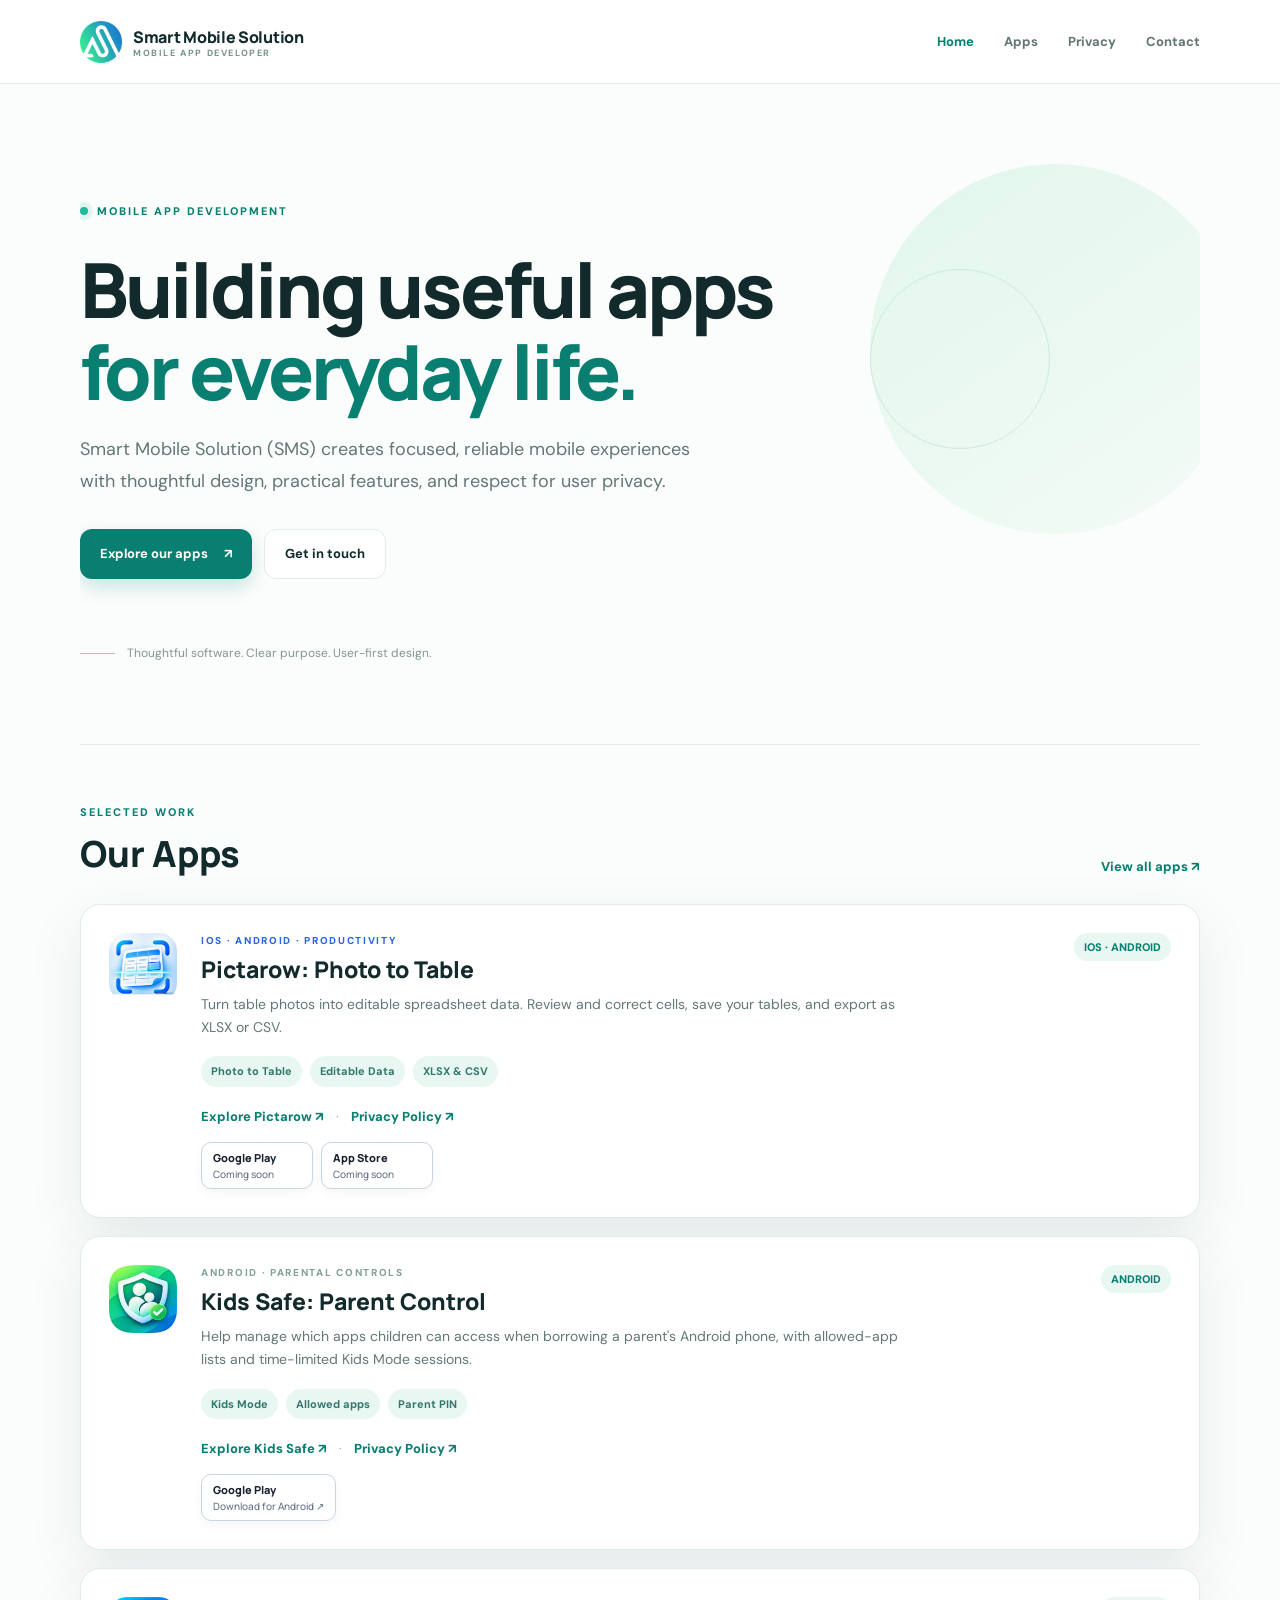
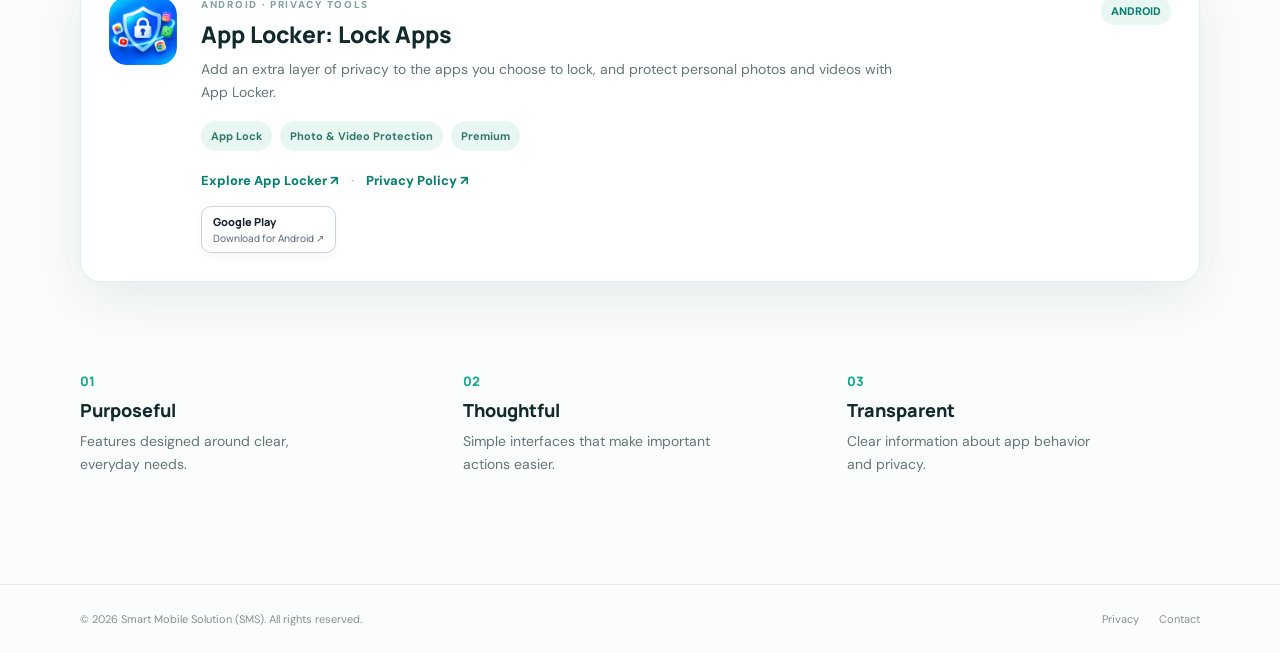
==== commit 61b26c17: "Add Google Play tiles to Android app cards" ====
--- a/index.html
+++ b/index.html
@@ -50,9 +50,12 @@
         <div class="tag-row"><span>Kids Mode</span><span>Allowed apps</span><span>Parent PIN</span></div>
         <a class="text-link" href="apps/kids-safe/">Explore Kids Safe ↗</a>
         <span class="app-link-divider">·</span>
-        <a class="text-link" href="https://play.google.com/store/apps/details?id=org.app.kidsmode" target="_blank" rel="noopener noreferrer">Get it on Google Play ↗</a>
-        <span class="app-link-divider">·</span>
         <a class="text-link" href="privacy/kids-safe/">Privacy Policy ↗</a>
+<div class="pictarow-card-store-links app-card-store-links" aria-label="Kids Safe: Parent Control store availability">
+          <a class="pictarow-store-button compact app-card-store-link" href="https://play.google.com/store/apps/details?id=org.app.kidsmode" target="_blank" rel="noopener noreferrer" aria-label="Get Kids Safe: Parent Control on Google Play">
+            <strong>Google Play</strong><small>Download for Android ↗</small>
+          </a>
+        </div>
       </div>
       <div class="app-status">ANDROID</div>
     </article>
@@ -66,6 +69,11 @@
         <a class="text-link" href="apps/app-locker/">Explore App Locker ↗</a>
         <span class="app-link-divider">·</span>
         <a class="text-link" href="privacy/app-locker/">Privacy Policy ↗</a>
+<div class="pictarow-card-store-links app-card-store-links" aria-label="App Locker: Lock Apps store availability">
+          <a class="pictarow-store-button compact app-card-store-link" href="https://play.google.com/store/apps/details?id=org.app.secure.locker" target="_blank" rel="noopener noreferrer" aria-label="Get App Locker: Lock Apps on Google Play">
+            <strong>Google Play</strong><small>Download for Android ↗</small>
+          </a>
+        </div>
       </div>
       <div class="app-status">ANDROID</div>
     </article>
--- a/assets/css/styles.css
+++ b/assets/css/styles.css
@@ -119,3 +119,14 @@
 .pictarow-store-pricing strong{font:800 12px Manrope,sans-serif;color:#182230}
 .pictarow-store-pricing span{font-size:11px;line-height:1.45;color:#647184}
 @media(max-width:760px){.pictarow-store-pricing{grid-template-columns:1fr}.pictarow-store-button{flex:1;min-width:130px}}
+
+
+/* Pictarow promotional screenshot gallery keeps the complete artwork visible. */
+.pictarow-gallery .screenshot-card img{aspect-ratio:1320/2868;object-fit:contain;background:#eef3ff}
+.pictarow-gallery .screenshot-card figcaption{min-height:3.2em}
+
+
+/* Store tiles used by Android-only app cards on Home and the Apps directory. */
+.app-card-store-link{color:#182230;text-decoration:none;cursor:pointer;transition:border-color .18s ease,box-shadow .18s ease,transform .18s ease}
+.app-card-store-link:hover{border-color:#9fb7de;box-shadow:0 6px 16px rgba(24,34,48,.1);transform:translateY(-1px)}
+.app-card-store-link:focus-visible{outline:3px solid rgba(40,100,232,.35);outline-offset:3px}
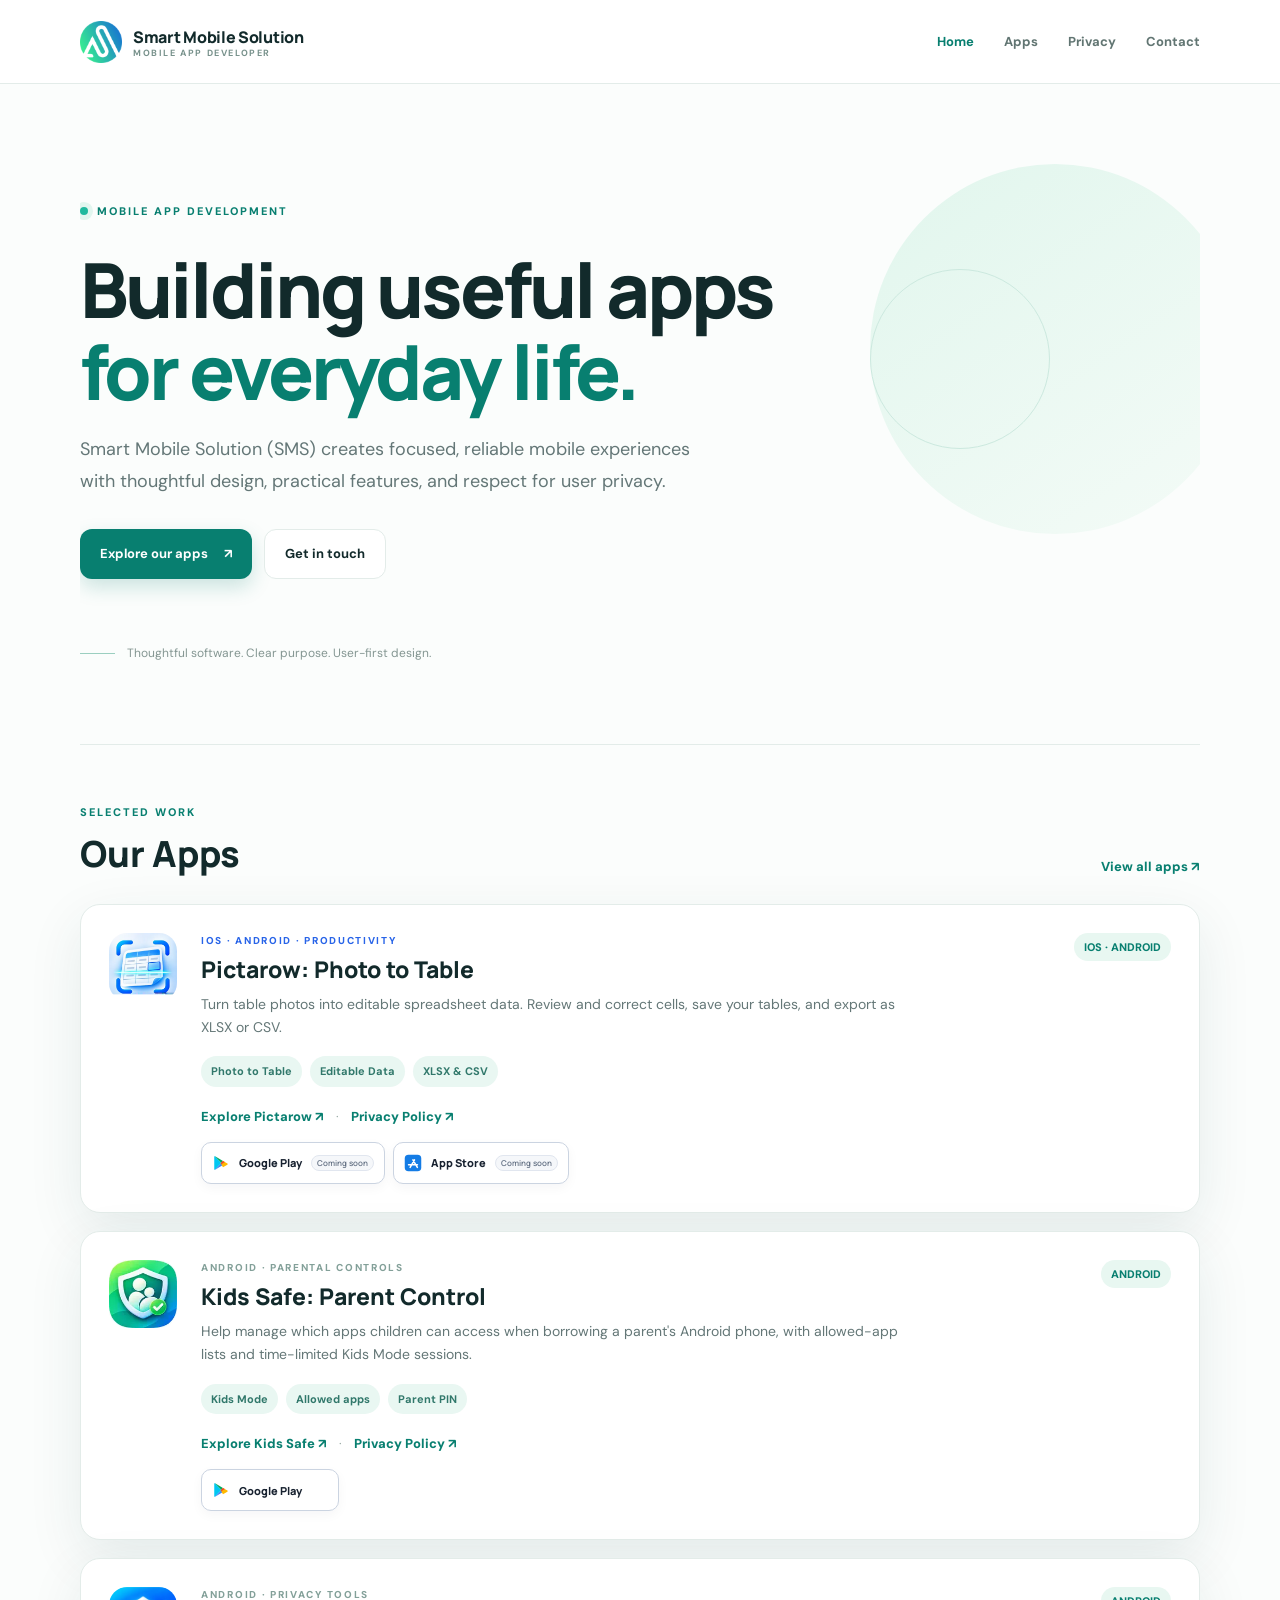
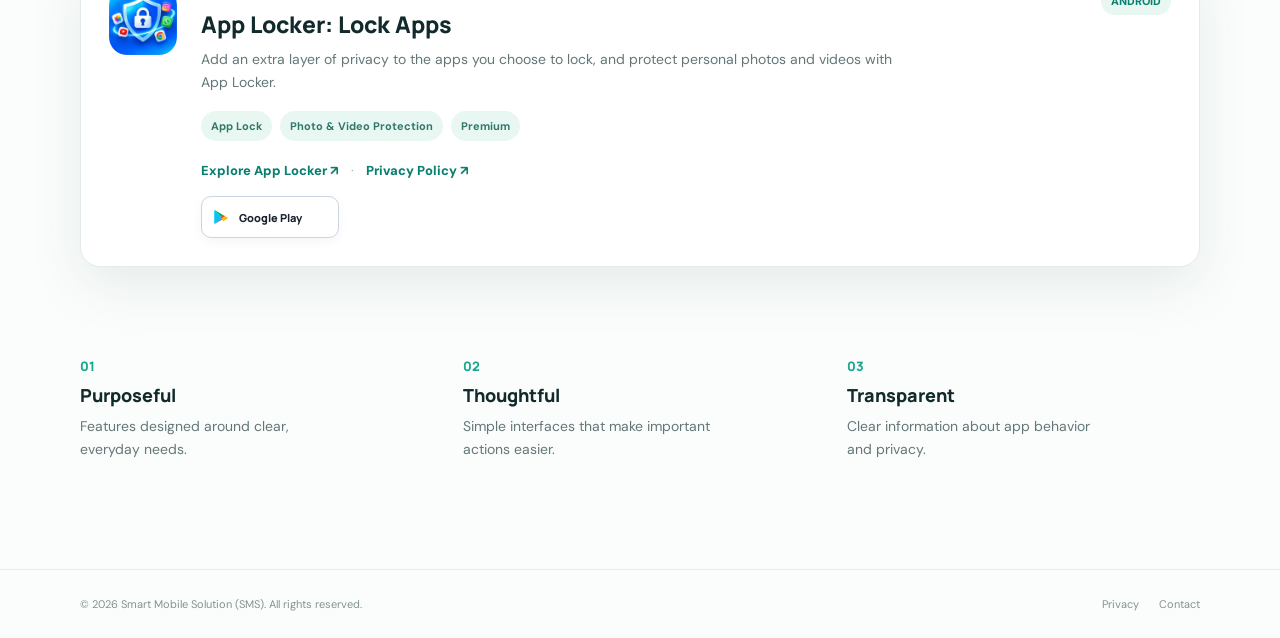
==== commit f157d282: "Refine app store tiles with icons and single-line labels" ====
--- a/index.html
+++ b/index.html
@@ -35,8 +35,23 @@
         <span class="app-link-divider">·</span>
         <a class="text-link" href="privacy/pictarow/">Privacy Policy ↗</a>
         <div class="pictarow-card-store-links" aria-label="Pictarow store availability">
-          <span class="pictarow-store-button compact" aria-disabled="true"><strong>Google Play</strong><small>Coming soon</small></span>
-          <span class="pictarow-store-button compact" aria-disabled="true"><strong>App Store</strong><small>Coming soon</small></span>
+          <span class="pictarow-store-button compact store-button-coming-soon" aria-disabled="true">
+            <svg class="store-icon store-icon-google-play" viewBox="0 0 24 24" aria-hidden="true" focusable="false">
+              <path d="M3.6 2.7c-.4.3-.6.8-.6 1.4v15.8c0 .6.2 1.1.6 1.4L12.4 12 3.6 2.7Z" fill="#00C7F2"/>
+              <path d="m3.6 2.7 11 6.6-2.2 2.7L3.6 2.7Z" fill="#00A95C"/>
+              <path d="m12.4 12 2.2 2.7-11 6.6L12.4 12Z" fill="#4285F4"/>
+              <path d="m14.6 9.3 5.9 3.5c.7.4.7 1 0 1.4l-5.9 3.5-3.1-5.7 3.1-2.7Z" fill="#FFB900"/>
+              <path d="m11.5 12 3.1-2.7 2.5 1.5-4.7 2.8L11.5 12Z" fill="#EA4335"/>
+            </svg>
+            <strong>Google Play</strong><span class="store-status">Coming soon</span>
+          </span>
+          <span class="pictarow-store-button compact store-button-coming-soon" aria-disabled="true">
+            <svg class="store-icon store-icon-app-store" viewBox="0 0 24 24" aria-hidden="true" focusable="false">
+              <rect x="1" y="1" width="22" height="22" rx="5" fill="#147CE5"/>
+              <path d="m8.2 17.8 5.8-10m-2.1 0 5.9 10M6.1 14.2h11.8" fill="none" stroke="#fff" stroke-width="2.05" stroke-linecap="round" stroke-linejoin="round"/>
+            </svg>
+            <strong>App Store</strong><span class="store-status">Coming soon</span>
+          </span>
         </div>
       </div>
       <div class="app-status">IOS · ANDROID</div>
@@ -53,7 +68,14 @@
         <a class="text-link" href="privacy/kids-safe/">Privacy Policy ↗</a>
 <div class="pictarow-card-store-links app-card-store-links" aria-label="Kids Safe: Parent Control store availability">
           <a class="pictarow-store-button compact app-card-store-link" href="https://play.google.com/store/apps/details?id=org.app.kidsmode" target="_blank" rel="noopener noreferrer" aria-label="Get Kids Safe: Parent Control on Google Play">
-            <strong>Google Play</strong><small>Download for Android ↗</small>
+            <svg class="store-icon store-icon-google-play" viewBox="0 0 24 24" aria-hidden="true" focusable="false">
+              <path d="M3.6 2.7c-.4.3-.6.8-.6 1.4v15.8c0 .6.2 1.1.6 1.4L12.4 12 3.6 2.7Z" fill="#00C7F2"/>
+              <path d="m3.6 2.7 11 6.6-2.2 2.7L3.6 2.7Z" fill="#00A95C"/>
+              <path d="m12.4 12 2.2 2.7-11 6.6L12.4 12Z" fill="#4285F4"/>
+              <path d="m14.6 9.3 5.9 3.5c.7.4.7 1 0 1.4l-5.9 3.5-3.1-5.7 3.1-2.7Z" fill="#FFB900"/>
+              <path d="m11.5 12 3.1-2.7 2.5 1.5-4.7 2.8L11.5 12Z" fill="#EA4335"/>
+            </svg>
+            <strong>Google Play</strong>
           </a>
         </div>
       </div>
@@ -71,7 +93,14 @@
         <a class="text-link" href="privacy/app-locker/">Privacy Policy ↗</a>
 <div class="pictarow-card-store-links app-card-store-links" aria-label="App Locker: Lock Apps store availability">
           <a class="pictarow-store-button compact app-card-store-link" href="https://play.google.com/store/apps/details?id=org.app.secure.locker" target="_blank" rel="noopener noreferrer" aria-label="Get App Locker: Lock Apps on Google Play">
-            <strong>Google Play</strong><small>Download for Android ↗</small>
+            <svg class="store-icon store-icon-google-play" viewBox="0 0 24 24" aria-hidden="true" focusable="false">
+              <path d="M3.6 2.7c-.4.3-.6.8-.6 1.4v15.8c0 .6.2 1.1.6 1.4L12.4 12 3.6 2.7Z" fill="#00C7F2"/>
+              <path d="m3.6 2.7 11 6.6-2.2 2.7L3.6 2.7Z" fill="#00A95C"/>
+              <path d="m12.4 12 2.2 2.7-11 6.6L12.4 12Z" fill="#4285F4"/>
+              <path d="m14.6 9.3 5.9 3.5c.7.4.7 1 0 1.4l-5.9 3.5-3.1-5.7 3.1-2.7Z" fill="#FFB900"/>
+              <path d="m11.5 12 3.1-2.7 2.5 1.5-4.7 2.8L11.5 12Z" fill="#EA4335"/>
+            </svg>
+            <strong>Google Play</strong>
           </a>
         </div>
       </div>
--- a/assets/css/styles.css
+++ b/assets/css/styles.css
@@ -107,18 +107,20 @@
 
 /* Pictarow store CTAs and platform-specific subscription pricing */
 .pictarow-store-actions{display:flex;flex-wrap:wrap;gap:12px;margin-top:24px}
-.pictarow-store-button{display:inline-flex;min-width:150px;min-height:52px;flex-direction:column;align-items:flex-start;justify-content:center;gap:2px;padding:9px 16px;border:1px solid #cbd4e1;border-radius:12px;background:#fff;color:#182230;box-shadow:0 4px 12px rgba(24,34,48,.04);line-height:1.2;cursor:default}
-.pictarow-store-button strong{font:800 13px Manrope,sans-serif}
-.pictarow-store-button small{font:500 11px Manrope,sans-serif;color:#647184}
-.pictarow-store-button.compact{min-width:112px;min-height:42px;padding:7px 11px;border-radius:10px}
+.pictarow-store-button{display:inline-flex;min-width:164px;min-height:52px;flex-direction:row;align-items:center;justify-content:flex-start;gap:9px;padding:9px 14px;border:1px solid #cbd4e1;border-radius:12px;background:#fff;color:#182230;box-shadow:0 4px 12px rgba(24,34,48,.04);line-height:1.2;cursor:default}
+.pictarow-store-button strong{font:800 13px Manrope,sans-serif;white-space:nowrap}
+.pictarow-store-button.compact{min-width:138px;min-height:42px;padding:7px 10px;border-radius:10px}
 .pictarow-store-button.compact strong{font-size:11px}
-.pictarow-store-button.compact small{font-size:10px}
+.store-icon{display:block;flex:0 0 20px;width:20px;height:20px}
+.pictarow-store-button.compact .store-icon{width:18px;height:18px;flex-basis:18px}
+.store-status{margin-left:auto;padding:3px 6px;border:1px solid #e1e6ef;border-radius:999px;background:#f5f7fa;color:#647184;font:600 9px Manrope,sans-serif;line-height:1;white-space:nowrap}
+.pictarow-store-button.compact .store-status{font-size:8px;padding:3px 5px}
 .pictarow-card-store-links{display:flex;flex-wrap:wrap;gap:8px;margin-top:13px}
 .pictarow-store-pricing{display:grid;grid-template-columns:repeat(2,minmax(0,1fr));gap:9px;margin-top:18px}
 .pictarow-store-pricing>div{display:flex;flex-direction:column;gap:5px;padding:13px 14px;border:1px solid #d7e1f6;border-radius:12px;background:rgba(255,255,255,.78)}
 .pictarow-store-pricing strong{font:800 12px Manrope,sans-serif;color:#182230}
 .pictarow-store-pricing span{font-size:11px;line-height:1.45;color:#647184}
-@media(max-width:760px){.pictarow-store-pricing{grid-template-columns:1fr}.pictarow-store-button{flex:1;min-width:130px}}
+@media(max-width:760px){.pictarow-store-pricing{grid-template-columns:1fr}.pictarow-store-button{flex:1;min-width:130px}.pictarow-store-button.compact{min-width:138px}}
 
 
 /* Pictarow promotional screenshot gallery keeps the complete artwork visible. */
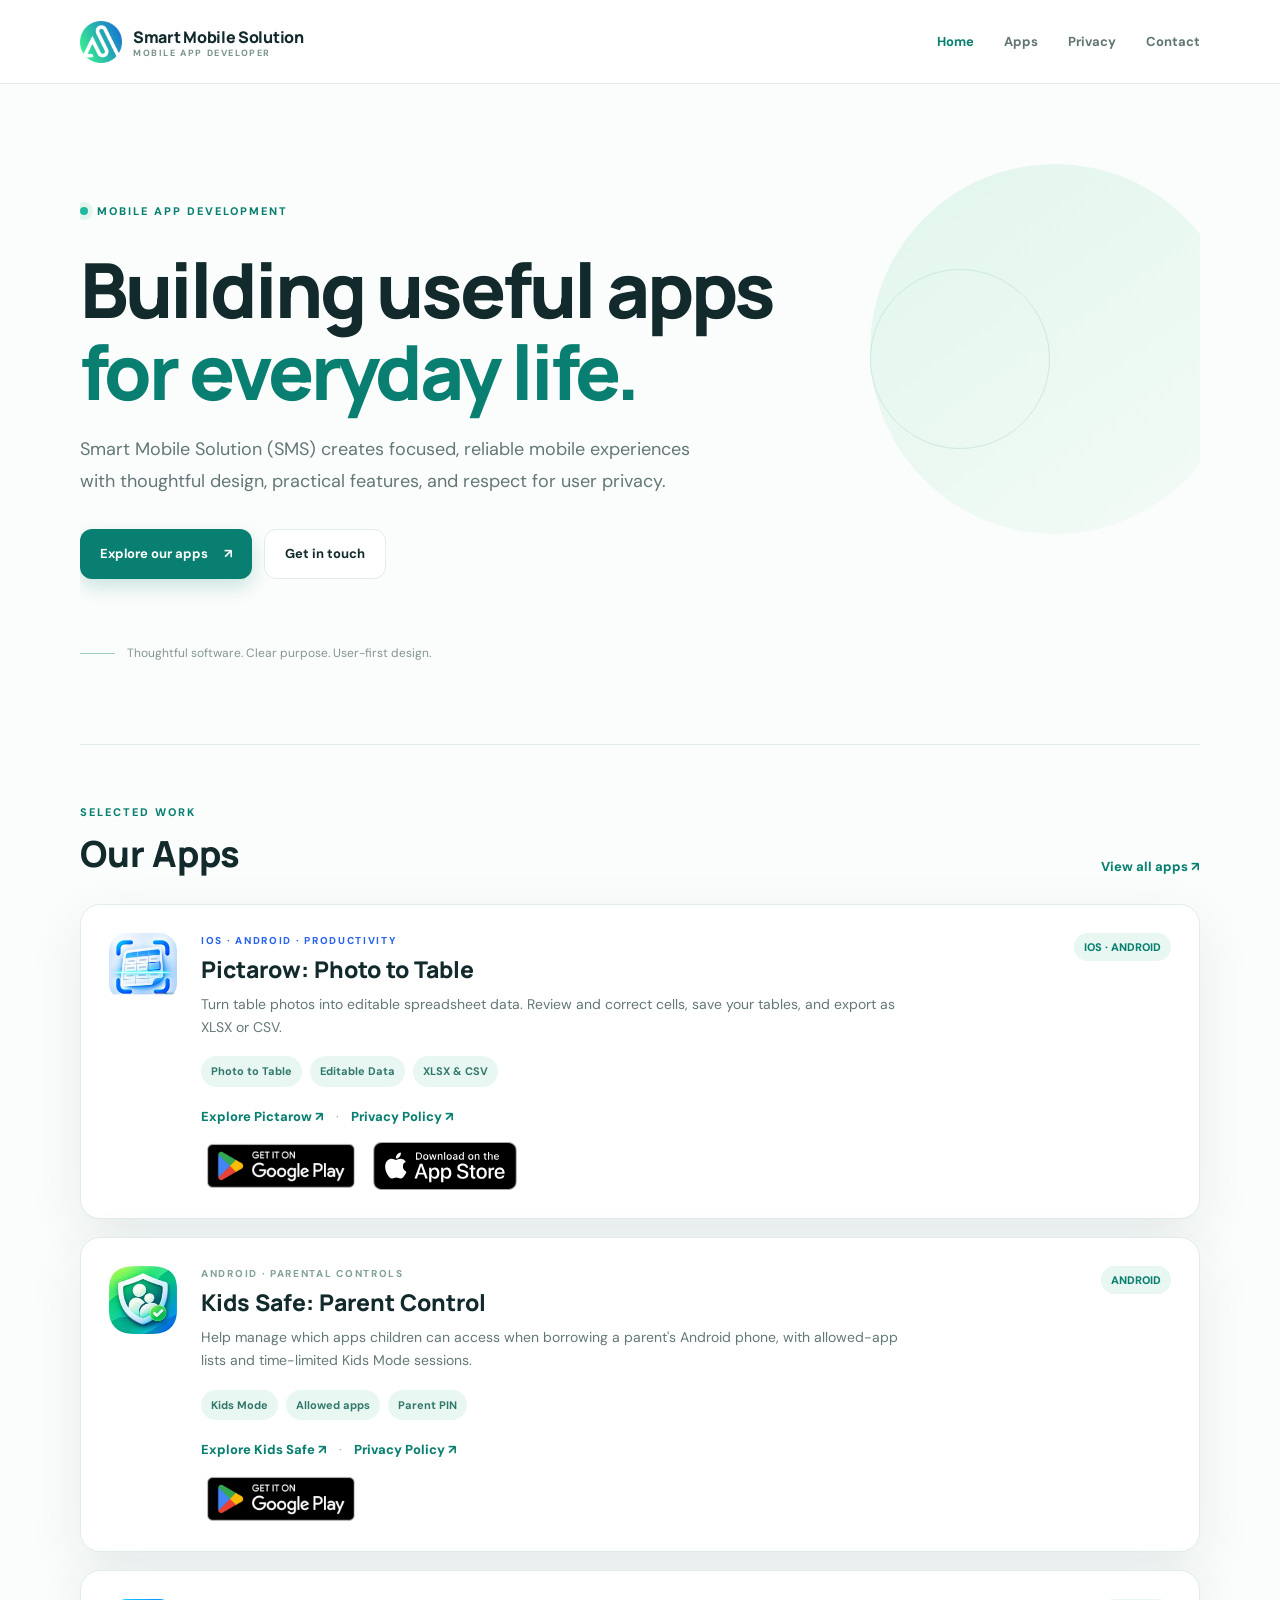
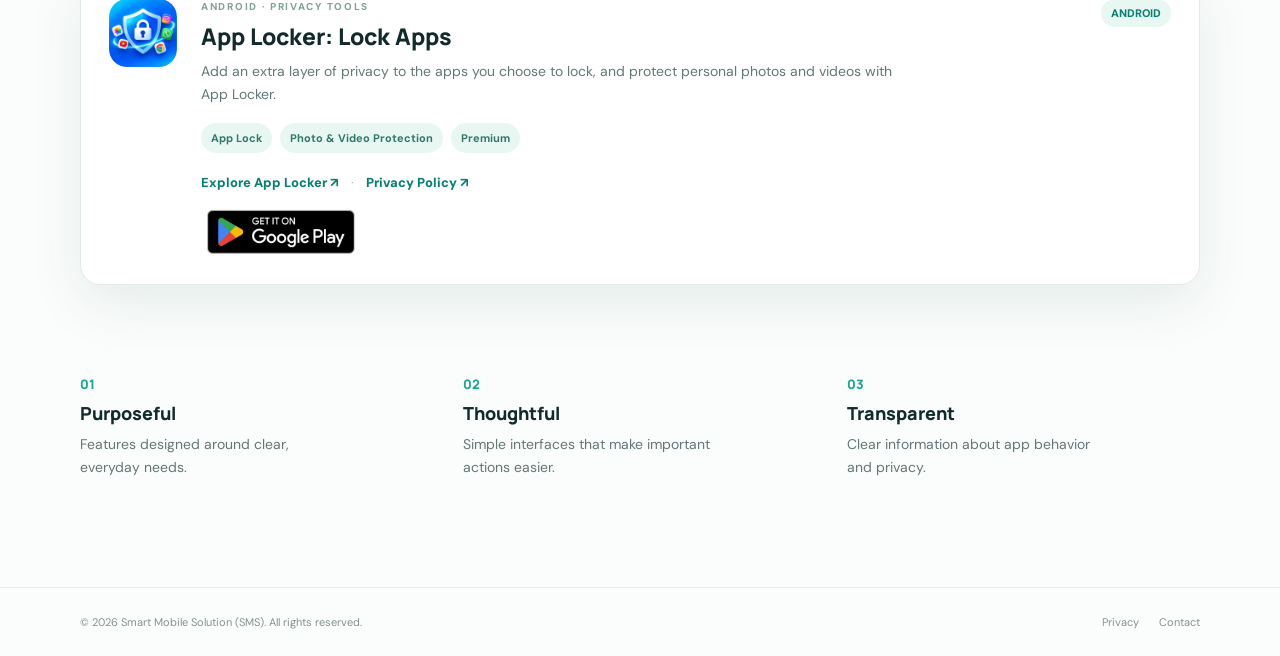
==== commit d5d37836: "Use owner-provided store badges across apps" ====
--- a/index.html
+++ b/index.html
@@ -34,24 +34,9 @@
         <a class="text-link" href="apps/pictarow/">Explore Pictarow ↗</a>
         <span class="app-link-divider">·</span>
         <a class="text-link" href="privacy/pictarow/">Privacy Policy ↗</a>
-        <div class="pictarow-card-store-links" aria-label="Pictarow store availability">
-          <span class="pictarow-store-button compact store-button-coming-soon" aria-disabled="true">
-            <svg class="store-icon store-icon-google-play" viewBox="0 0 24 24" aria-hidden="true" focusable="false">
-              <path d="M3.6 2.7c-.4.3-.6.8-.6 1.4v15.8c0 .6.2 1.1.6 1.4L12.4 12 3.6 2.7Z" fill="#00C7F2"/>
-              <path d="m3.6 2.7 11 6.6-2.2 2.7L3.6 2.7Z" fill="#00A95C"/>
-              <path d="m12.4 12 2.2 2.7-11 6.6L12.4 12Z" fill="#4285F4"/>
-              <path d="m14.6 9.3 5.9 3.5c.7.4.7 1 0 1.4l-5.9 3.5-3.1-5.7 3.1-2.7Z" fill="#FFB900"/>
-              <path d="m11.5 12 3.1-2.7 2.5 1.5-4.7 2.8L11.5 12Z" fill="#EA4335"/>
-            </svg>
-            <strong>Google Play</strong><span class="store-status">Coming soon</span>
-          </span>
-          <span class="pictarow-store-button compact store-button-coming-soon" aria-disabled="true">
-            <svg class="store-icon store-icon-app-store" viewBox="0 0 24 24" aria-hidden="true" focusable="false">
-              <rect x="1" y="1" width="22" height="22" rx="5" fill="#147CE5"/>
-              <path d="m8.2 17.8 5.8-10m-2.1 0 5.9 10M6.1 14.2h11.8" fill="none" stroke="#fff" stroke-width="2.05" stroke-linecap="round" stroke-linejoin="round"/>
-            </svg>
-            <strong>App Store</strong><span class="store-status">Coming soon</span>
-          </span>
+        <div class="pictarow-card-store-links" aria-label="Pictarow store badges">
+          <span class="store-badge store-badge-static" role="img" aria-label="Google Play"><img class="store-badge-image store-badge-google" src="assets/images/googleplay-badge.webp" width="160" height="48" alt="" decoding="async"></span>
+          <span class="store-badge store-badge-static" role="img" aria-label="App Store"><img class="store-badge-image store-badge-appstore" src="assets/images/appstore-badge.svg" width="144" height="48" alt="" decoding="async"></span>
         </div>
       </div>
       <div class="app-status">IOS · ANDROID</div>
@@ -66,17 +51,8 @@
         <a class="text-link" href="apps/kids-safe/">Explore Kids Safe ↗</a>
         <span class="app-link-divider">·</span>
         <a class="text-link" href="privacy/kids-safe/">Privacy Policy ↗</a>
-<div class="pictarow-card-store-links app-card-store-links" aria-label="Kids Safe: Parent Control store availability">
-          <a class="pictarow-store-button compact app-card-store-link" href="https://play.google.com/store/apps/details?id=org.app.kidsmode" target="_blank" rel="noopener noreferrer" aria-label="Get Kids Safe: Parent Control on Google Play">
-            <svg class="store-icon store-icon-google-play" viewBox="0 0 24 24" aria-hidden="true" focusable="false">
-              <path d="M3.6 2.7c-.4.3-.6.8-.6 1.4v15.8c0 .6.2 1.1.6 1.4L12.4 12 3.6 2.7Z" fill="#00C7F2"/>
-              <path d="m3.6 2.7 11 6.6-2.2 2.7L3.6 2.7Z" fill="#00A95C"/>
-              <path d="m12.4 12 2.2 2.7-11 6.6L12.4 12Z" fill="#4285F4"/>
-              <path d="m14.6 9.3 5.9 3.5c.7.4.7 1 0 1.4l-5.9 3.5-3.1-5.7 3.1-2.7Z" fill="#FFB900"/>
-              <path d="m11.5 12 3.1-2.7 2.5 1.5-4.7 2.8L11.5 12Z" fill="#EA4335"/>
-            </svg>
-            <strong>Google Play</strong>
-          </a>
+<div class="pictarow-card-store-links app-card-store-links" aria-label="Kids Safe: Parent Control Google Play badge">
+          <a class="store-badge store-badge-link" href="https://play.google.com/store/apps/details?id=org.app.kidsmode" target="_blank" rel="noopener noreferrer" aria-label="Get Kids Safe: Parent Control on Google Play"><img class="store-badge-image store-badge-google" src="assets/images/googleplay-badge.webp" width="160" height="48" alt="Get it on Google Play" decoding="async"></a>
         </div>
       </div>
       <div class="app-status">ANDROID</div>
@@ -91,17 +67,8 @@
         <a class="text-link" href="apps/app-locker/">Explore App Locker ↗</a>
         <span class="app-link-divider">·</span>
         <a class="text-link" href="privacy/app-locker/">Privacy Policy ↗</a>
-<div class="pictarow-card-store-links app-card-store-links" aria-label="App Locker: Lock Apps store availability">
-          <a class="pictarow-store-button compact app-card-store-link" href="https://play.google.com/store/apps/details?id=org.app.secure.locker" target="_blank" rel="noopener noreferrer" aria-label="Get App Locker: Lock Apps on Google Play">
-            <svg class="store-icon store-icon-google-play" viewBox="0 0 24 24" aria-hidden="true" focusable="false">
-              <path d="M3.6 2.7c-.4.3-.6.8-.6 1.4v15.8c0 .6.2 1.1.6 1.4L12.4 12 3.6 2.7Z" fill="#00C7F2"/>
-              <path d="m3.6 2.7 11 6.6-2.2 2.7L3.6 2.7Z" fill="#00A95C"/>
-              <path d="m12.4 12 2.2 2.7-11 6.6L12.4 12Z" fill="#4285F4"/>
-              <path d="m14.6 9.3 5.9 3.5c.7.4.7 1 0 1.4l-5.9 3.5-3.1-5.7 3.1-2.7Z" fill="#FFB900"/>
-              <path d="m11.5 12 3.1-2.7 2.5 1.5-4.7 2.8L11.5 12Z" fill="#EA4335"/>
-            </svg>
-            <strong>Google Play</strong>
-          </a>
+<div class="pictarow-card-store-links app-card-store-links" aria-label="App Locker: Lock Apps Google Play badge">
+          <a class="store-badge store-badge-link" href="https://play.google.com/store/apps/details?id=org.app.secure.locker" target="_blank" rel="noopener noreferrer" aria-label="Get App Locker: Lock Apps on Google Play"><img class="store-badge-image store-badge-google" src="assets/images/googleplay-badge.webp" width="160" height="48" alt="Get it on Google Play" decoding="async"></a>
         </div>
       </div>
       <div class="app-status">ANDROID</div>
--- a/assets/css/styles.css
+++ b/assets/css/styles.css
@@ -105,30 +105,22 @@
 @media(max-width:760px){.pictarow-hero{background:none}.pictarow-steps,.pictarow-plan-grid{grid-template-columns:1fr}.pictarow-step{padding:19px 16px}.pictarow-plan-card{padding:24px}.pictarow-privacy-panel{padding:23px}.pictarow-privacy-panel .actions{justify-content:flex-start}}
 
 
-/* Pictarow store CTAs and platform-specific subscription pricing */
-.pictarow-store-actions{display:flex;flex-wrap:wrap;gap:12px;margin-top:24px}
-.pictarow-store-button{display:inline-flex;min-width:164px;min-height:52px;flex-direction:row;align-items:center;justify-content:flex-start;gap:9px;padding:9px 14px;border:1px solid #cbd4e1;border-radius:12px;background:#fff;color:#182230;box-shadow:0 4px 12px rgba(24,34,48,.04);line-height:1.2;cursor:default}
-.pictarow-store-button strong{font:800 13px Manrope,sans-serif;white-space:nowrap}
-.pictarow-store-button.compact{min-width:138px;min-height:42px;padding:7px 10px;border-radius:10px}
-.pictarow-store-button.compact strong{font-size:11px}
-.store-icon{display:block;flex:0 0 20px;width:20px;height:20px}
-.pictarow-store-button.compact .store-icon{width:18px;height:18px;flex-basis:18px}
-.store-status{margin-left:auto;padding:3px 6px;border:1px solid #e1e6ef;border-radius:999px;background:#f5f7fa;color:#647184;font:600 9px Manrope,sans-serif;line-height:1;white-space:nowrap}
-.pictarow-store-button.compact .store-status{font-size:8px;padding:3px 5px}
-.pictarow-card-store-links{display:flex;flex-wrap:wrap;gap:8px;margin-top:13px}
+/* Owner-supplied official store badges, reused across app cards and detail pages */
+.pictarow-store-actions,.pictarow-card-store-links{display:flex;align-items:center;flex-wrap:wrap;gap:12px}
+.pictarow-store-actions{margin-top:24px}
+.pictarow-card-store-links{margin-top:13px}
+.store-badge{display:inline-flex;align-items:center;justify-content:center;flex:0 0 auto;line-height:0;text-decoration:none;border-radius:7px}
+.store-badge-image{display:block;max-width:none}
+.store-badge-google{width:160px;height:48px;object-fit:cover;object-position:center}
+.store-badge-appstore{width:144px;height:48px;object-fit:contain}
+.store-badge-link{transition:transform .18s ease,filter .18s ease}
+.store-badge-link:hover{transform:translateY(-1px);filter:brightness(1.05)}
+.store-badge-link:focus-visible{outline:3px solid rgba(40,100,232,.35);outline-offset:3px}
+.store-badge-static{cursor:default}
+.app-card-store-links{gap:10px}
 .pictarow-store-pricing{display:grid;grid-template-columns:repeat(2,minmax(0,1fr));gap:9px;margin-top:18px}
 .pictarow-store-pricing>div{display:flex;flex-direction:column;gap:5px;padding:13px 14px;border:1px solid #d7e1f6;border-radius:12px;background:rgba(255,255,255,.78)}
 .pictarow-store-pricing strong{font:800 12px Manrope,sans-serif;color:#182230}
 .pictarow-store-pricing span{font-size:11px;line-height:1.45;color:#647184}
-@media(max-width:760px){.pictarow-store-pricing{grid-template-columns:1fr}.pictarow-store-button{flex:1;min-width:130px}.pictarow-store-button.compact{min-width:138px}}
+@media(max-width:760px){.pictarow-store-pricing{grid-template-columns:1fr}.store-badge-google{width:148px;height:44px}.store-badge-appstore{width:132px;height:44px}}
 
-
-/* Pictarow promotional screenshot gallery keeps the complete artwork visible. */
-.pictarow-gallery .screenshot-card img{aspect-ratio:1320/2868;object-fit:contain;background:#eef3ff}
-.pictarow-gallery .screenshot-card figcaption{min-height:3.2em}
-
-
-/* Store tiles used by Android-only app cards on Home and the Apps directory. */
-.app-card-store-link{color:#182230;text-decoration:none;cursor:pointer;transition:border-color .18s ease,box-shadow .18s ease,transform .18s ease}
-.app-card-store-link:hover{border-color:#9fb7de;box-shadow:0 6px 16px rgba(24,34,48,.1);transform:translateY(-1px)}
-.app-card-store-link:focus-visible{outline:3px solid rgba(40,100,232,.35);outline-offset:3px}
